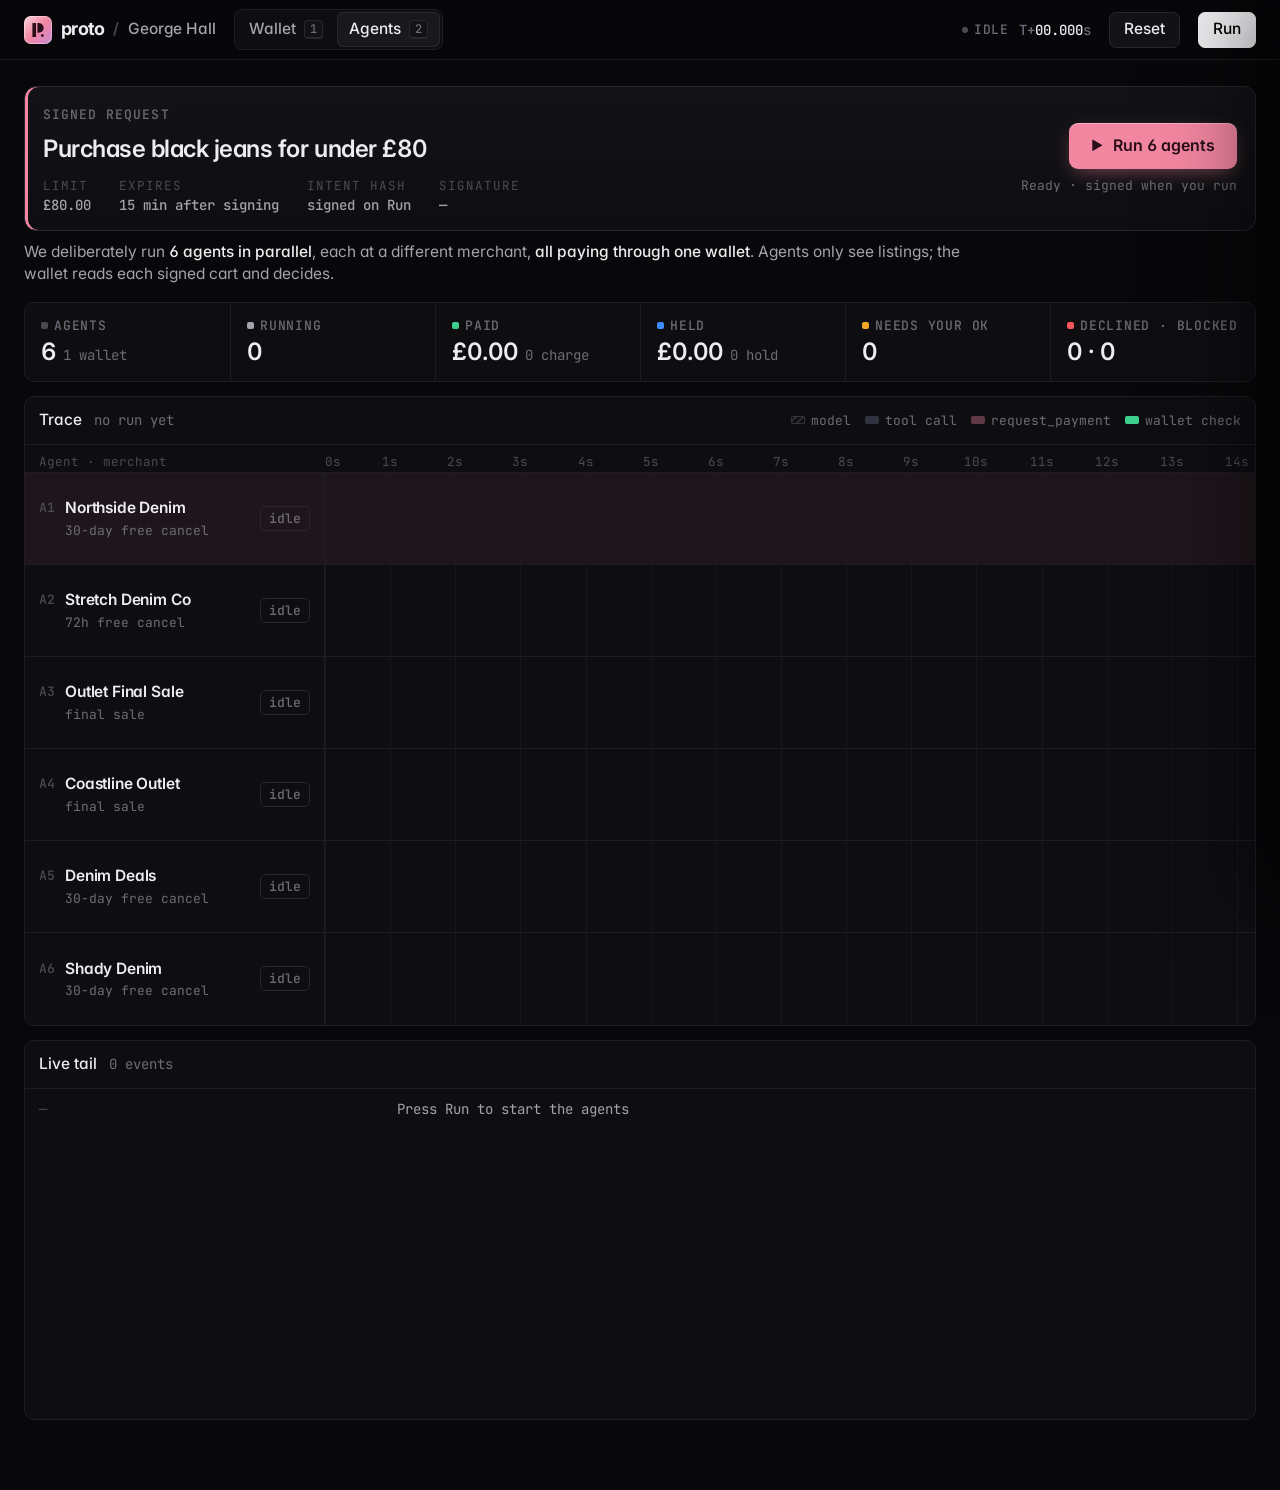
==== static/agents.html @ c301ed9d "Mission-control wallet and agents UI on live API Wallet at / and agents at /agents share one stylesh" ====
<!doctype html>
<html lang="en">
<head>
<meta charset="utf-8">
<meta name="viewport" content="width=device-width, initial-scale=1">
<title>proto · Agents</title>
<link rel="preconnect" href="https://fonts.googleapis.com">
<link href="https://fonts.googleapis.com/css2?family=Inter:wght@400;500;600;700;800&family=JetBrains+Mono:wght@400;500;600&display=swap" rel="stylesheet">
<link rel="stylesheet" href="/static/app.css">
</head>
<body>
<main class="view on" id="v-agents">
  <div class="wrap">
    <div class="reqcard">
      <div class="rq-main">
        <div class="rq-top"><span class="eyebrow">Signed request</span><span class="sigchip" id="sigchip">✓ Signed by you · Ed25519</span></div>
        <div class="rq-text">Purchase black jeans for under £80</div>
        <div class="rq-meta" id="intent"></div>
      </div>
      <div class="rq-side">
        <button class="runbtn" id="runbtn"><span class="ic">▶</span><span class="lbl">Run 6 agents</span></button>
        <div class="rq-state" id="rqstate">Ready</div>
      </div>
    </div>
    <div class="sub" style="margin:0 0 16px">We deliberately run <b><span id="nag">6</span> agents in parallel</b>, each at a different merchant, <b>all paying through one wallet</b>. Agents only see listings; the wallet reads each signed cart and decides.</div>
    <div class="stats" id="stats"></div>
    <div class="panel">
      <div class="ph">Trace <span class="dim" id="runid">no run yet</span><span class="spacer"></span>
        <div class="legend"><span><i class="lg" style="background:repeating-linear-gradient(135deg,transparent 0 3px,rgba(255,255,255,.12) 3px 5px);box-shadow:inset 0 0 0 1px var(--line-3)"></i>model</span><span><i class="lg" style="background:#30333f"></i>tool call</span><span><i class="lg" style="background:var(--accent-3)"></i>request_payment</span><span><i class="lg" style="background:var(--ok)"></i>wallet check</span></div>
      </div>
      <div class="gantt" id="gantt"></div>
    </div>
    <div class="lower">
      <div class="panel"><div class="ph">Live tail <span class="dim" id="evn">0 events</span></div><div class="log" id="log"></div></div>
    </div>
  </div>
</main>

<div class="scrim" id="scrim"></div>
<aside class="drawer" id="drawer"></aside>

<script src="/static/app.js"></script>
<script>
topbar("agents");
const S = {run:null, audit:null, sel:0, trace:null, spans:null, spanSel:null, seenEv:-1, seenRows:null, unread:0, hashAgent:null, hashRun:null, starting:false};
const DEFAULT_SHOPS = [["northside","Northside Denim","30-day free cancel"],["stretch","Stretch Denim Co","72h free cancel"],["outlet","Outlet Final Sale","final sale"],["coastline","Coastline Outlet","final sale"],["dealsdenim","Denim Deals","30-day free cancel"],["E","Shady Denim","30-day free cancel"]];

const agents = () => S.run ? (S.run.agents || []) : DEFAULT_SHOPS.map(([shop, name, un]) => ({agent_id: null, shop, shop_name: name, undo_summary: un, status: "idle", events: []}));
const isRunning = () => !!(S.run && (S.run.agents || []).some(a => a.status === "running"));
const decRow = a => { const d = (a.events || []).find(e => e.type === "decision"); return d ? (d.data || null) : null; };
/* the wallet row for an agent: the decision event, refreshed from the audit (approve/undo change it) */
function rowFor(a) {
  const d = decRow(a), id = (d && d.id) || a.row_id;
  const fresh = id && S.audit && (S.audit.rows || []).find(r => r.id === id);
  return fresh ? {...d, ...fresh, trace: fresh.trace || (d && d.trace)} : d;
}
const shopLabel = s => s === "E" ? "shady" : s;

/* ---------------- request card ---------------- */
function renderIntent() {
  const A = S.audit || {}, si = A.intent, p = pl(si), h = (S.run && S.run.intent_hash) || A.intent_hash, sig = si && si.signature;
  const exp = p.expires_at ? new Date(p.expires_at) : null, mins = exp ? Math.max(0, Math.round((exp - Date.now()) / 60000)) : null;
  $("#intent").innerHTML = `<div><span>Limit</span><b>${gbp(p.max_pence || (S.run && S.run.max_pence) || 8000)}</b></div>
    <div><span>Expires</span><b>${exp ? exp.toLocaleTimeString("en-GB", {hour: "2-digit", minute: "2-digit"}) + " · " + (mins ? mins + " min" : "expired") : "15 min after signing"}</b></div>
    <div><span>Intent hash</span><b>${h ? esc(short(h)) : "signed on Run"}</b></div>
    <div><span>Signature</span><b>${sig ? esc(short(sig, 16, 6)) : "—"}</b></div>`;
  $("#sigchip").style.visibility = (si || h) ? "visible" : "hidden";
}
function renderRunBtn() {
  const b = $("#runbtn"), run = isRunning() || S.starting, done = S.run && !run, n = agents().length;
  b.disabled = run; b.classList.toggle("busy", run);
  b.querySelector(".lbl").textContent = run ? "Running…" : done ? "Run again" : `Run ${n} agents`;
  b.querySelector(".ic").textContent = run ? "" : "▶";
  const fin = (S.run ? S.run.agents : []).filter(a => a.status !== "running").length;
  $("#rqstate").innerHTML = run ? `<span style="color:#FFC9D7">${n} agents live · ${(runElapsed(S.run) / 1000).toFixed(1)}s</span>` : done ? `Complete · ${fin} of ${n} agents finished` : "Ready · signed when you run";
  $("#nag").textContent = n;
}
function renderStats() {
  const rows = agents().map(rowFor).filter(Boolean), c = k => rows.filter(r => kind(r) === k);
  const running = S.run ? S.run.agents.filter(a => a.status === "running").length : 0;
  const sum = a => a.reduce((x, r) => x + amountOf(r), 0);
  const cell = (k, label, v, sub) => `<div class="stat"><div class="k"><i class="dot ${k}"></i>${label}</div><div class="v">${v}${sub ? `<small>${sub}</small>` : ""}</div></div>`;
  $("#stats").innerHTML = cell("", "Agents", agents().length, "1 wallet") + cell("run", "Running", running) +
    cell("pay", "Paid", gbp(sum(c("pay"))), c("pay").length + " charge") + cell("hold", "Held", gbp(sum(c("hold"))), c("hold").length + " hold") +
    cell("ask", "Needs your OK", c("ask").length) + cell("decline", "Declined · Blocked", c("decline").length + " · " + c("block").length);
}

/* spans for a lane: tool_call..tool_result pairs, model gaps between */
function laneSpans(agent, now) {
  const ev = agent.events || [], out = []; let cursor = 0; const used = new Set();
  for (let i = 0; i < ev.length; i++) {
    const e = ev[i]; if (e.type !== "tool_call") continue;
    let j = ev.findIndex((x, ix) => ix > i && !used.has(ix) && x.type === "tool_result" && x.tool === e.tool);
    if (j >= 0) used.add(j);
    const res = j >= 0 ? ev[j] : null;
    if (e.t_ms > cursor + 60) out.push({kind: "model", s: cursor, e: e.t_ms, name: "model"});
    const end = res ? res.t_ms : (agent.status === "running" ? now : e.t_ms);
    out.push({kind: e.tool === "request_payment" ? "pay" : "tool", s: e.t_ms, e: end, open: !res && agent.status === "running", name: e.tool, call: e, res});
    cursor = end;
  }
  if (agent.status === "running" && now > cursor + 60 && !out.some(s => s.open)) out.push({kind: "model", s: cursor, e: now, name: "model", open: true});
  return out;
}
function endLabel(row) {
  const k = kind(row), amt = gbp(amountOf(row));
  return {pay: "PAID " + amt, hold: "HELD " + amt, ask: "NEEDS YOUR OK", decline: isInj(row) ? "DECLINED · MERCHANT BLOCKED" : row.p_match != null ? "DECLINED · " + pct(row.p_match) + " MATCH" : "DECLINED", block: "BLOCKED · PAST RECORD", done: "UNDONE", run: ""}[k];
}
function lanePill(row) {
  const k = kind(row); if (k === "run") return `<span class="pill run">running</span>`;
  const amt = amountOf(row); const txt = {pay: "paid " + gbp(amt), hold: "held " + gbp(amt), ask: "needs OK", decline: "declined", block: "blocked", done: "undone"}[k];
  return `<span class="pill ${k}">${txt}</span>`;
}
function axisMs(now) {
  // headroom on the right so end-of-lane outcome labels never spill past the panel
  const W = Math.max(14000, Math.ceil((now * 1.18 + 500) / 2000) * 2000);
  const step = W <= 15000 ? 1000 : W <= 30000 ? 2000 : W <= 75000 ? 5000 : 10000;
  return {W, step};
}
function renderGantt() {
  const now = runElapsed(S.run), {W, step} = axisMs(now);
  const x = ms => (Math.min(ms, W) / W * 100) + "%", w = (a, b) => (Math.max(b - a, 0) / W * 100) + "%";
  const n = Math.floor(W / step);
  const ticks = Array.from({length: n + 1}, (_, i) => `<span class="t" style="left:${i * step / W * 100}%">${i * step / 1000}s</span>`).join("");
  const gl = Array.from({length: n + 1}, (_, i) => `<i class="grid-v" style="left:${i * step / W * 100}%"></i>`).join("");
  let html = `<div class="axis"><div style="padding:8px 14px">Agent · merchant</div><div class="ticks" style="margin-right:18px">${ticks}</div></div>`;
  agents().forEach((a, i) => {
    const row = rowFor(a), dec = (a.events || []).find(e => e.type === "decision");
    let tr = gl;
    laneSpans(a, now).forEach(sp => {
      tr += `<div class="span ${sp.kind} ${sp.open ? "open" : ""} ${sp.kind === "pay" && row && !sp.open ? "o-" + kind(row) : ""}" style="left:${x(sp.s)};width:${w(sp.s, sp.e)}">${sp.kind === "model" ? "" : esc(sp.name)}</div>`;
      if (sp.kind === "pay") {
        const full = (row && row.trace) || [], total = traceTotal(full) || 1;
        const dur = Math.max((dec ? dec.t_ms : (sp.res ? sp.res.t_ms : now)) - sp.s, 1);
        let prev = 0, sub = "";
        full.forEach(c => { const s0 = prev / total * 100, e0 = (c.t_ms || 0) / total * 100; prev = c.t_ms || prev;
          const cls = c.ok === true ? "" : c.ok === false ? "bad" : /^skipped/i.test(c.detail || "") ? "skip" : "warn";
          sub += `<i class="chk ${cls}" style="left:${s0}%;width:calc(${Math.max(e0 - s0, 0)}% - 1px);min-width:3px" title="${esc(c.step + " · " + c.detail)}"></i>`; });
        const jev = full.find(c => /jev/i.test(c.step)), failed = full.find(c => c.ok === false);
        const lab = row ? `wallet · <b>${traceTotal(full)} ms</b> · ${failed ? `<span class="bad-t">✕ ${esc(failed.step)}</span>` : jev ? esc(String(jev.detail || "").split(" · ")[0]) : ""}` : `wallet · checking…`;
        tr += `<div class="wsub" style="left:${x(sp.s)};width:${w(sp.s, sp.s + dur)}"><i class="conn"></i>${sub}<span class="wlab">${lab}</span></div>`;
      }
    });
    if (row) { const t = (a.events || []).find(e => e.type === "tool_result" && e.tool === "request_payment") || dec;
      const pk = (a.agent_id || a.shop) + kind(row), fresh = !(S.popped = S.popped || new Set()).has(pk); S.popped.add(pk);
      if (t) tr += `<div class="end ${kind(row)} ${fresh ? "pop" : ""}" style="left:${x(t.t_ms)}">${endLabel(row)}</div>`; }
    const pill = a.status === "idle" ? `<span class="pill">idle</span>` : a.status === "error" && !row ? `<span class="pill decline">error</span>` : lanePill(row);
    html += `<div class="lane ${S.sel === i ? "sel" : ""} ${row ? "k-" + kind(row) : ""}" data-i="${i}">
      <div class="who"><span class="ix">A${i + 1}</span><span class="nm">${esc(a.shop_name || a.shop)}</span><span class="st">${pill}</span><span class="un">${esc(a.undo_summary || "")}</span></div>
      <div class="track">${tr}</div></div>`;
  });
  if (isRunning()) html += `<div class="cursor" style="left:calc(var(--lab) + (100% - var(--lab) - 18px) * ${now / W})"><b>${(now / 1000).toFixed(1)}s</b></div>`;
  $("#gantt").innerHTML = html;
  $("#runid").textContent = S.run ? `${S.run.run_id} · ${agents().reduce((n, a) => n + (a.events || []).length, 0)} events` : "no run yet";
}
function evSummary(e) {
  if (e.type === "model_text") return esc(e.text);
  if (e.type === "tool_call") return `<span class="dim">${esc(e.tool)}(</span>${esc(JSON.stringify(e.input ?? {}))}<span class="dim">)</span>`;
  if (e.type === "tool_result") return `<span class="dim">${esc(e.tool)} →</span> ${esc(JSON.stringify(e.output ?? e.text ?? "").slice(0, 90))}`;
  if (e.type === "cart") { const o = pl(e.data), it = (o.items || [])[0] || {}; return `signed cart · ${esc(it.kind)} · ${esc(it.colour)} · ${gbp(o.total_pence || it.price_pence)} · <span class="ok-t">sig ✓</span>`; }
  if (e.type === "decision" && e.data) { const k = kind(e.data); const c = {pay: "ok-t", hold: "", ask: "warn-t", decline: "bad-t", block: "bad-t"}[k]; return `<span class="${c}">${(LABEL[k] || k).toLowerCase()}</span> · ${esc(e.data.rule)}`; }
  if (e.type === "error") return `<span class="bad-t">${esc(e.text)}</span>`;
  return esc(e.text || "");
}
function renderLog() {
  const all = agents().flatMap(a => (a.events || []).map(e => ({...e, shop: a.shop}))).sort((a, b) => b.t_ms - a.t_ms);
  $("#evn").textContent = all.length + " events";
  if (all.length === S.seenEv) return;
  const fresh = S.seenEv < 0 ? 0 : all.length - S.seenEv; S.seenEv = all.length;
  $("#log").innerHTML = all.slice(0, 14).map((e, i) => `<div class="lr ${i < fresh ? "new" : ""}"><span class="t">+${((e.t_ms || 0) / 1000).toFixed(3)}s</span><span class="a">${esc(shopLabel(e.shop))}</span><span class="ty t-${e.type}">${e.type}</span><span class="m">${evSummary(e)}</span></div>`).join("")
    || `<div class="lr"><span class="t">—</span><span class="a"></span><span class="ty"></span><span class="m dim">Press Run to start the agents</span></div>`;
}

/* ---------------- trace drawer ---------------- */
const SPAN_CLS = {llm: "llm", tool: "tool", http: "http", wallet: "wallet", check: "ok", jev: "jev", cognee: "cognee", stripe: "stripe", policy: "ok", agent: "agent", run: "run"};
function agentSpanTree(a) {
  const sp = (S.spans && S.spans.spans) || []; if (!sp.length) return null;
  const root = sp.find(s => s.kind === "agent" && ((s.attrs || {}).agent_id === a.agent_id || (s.attrs || {}).shop === a.shop || s.name === a.shop || s.name === "agent:" + a.shop || (s.attrs || {}).merchant_id === a.shop));
  if (!root) return null;
  const kids = {}; sp.forEach(s => (kids[s.parent_id] = kids[s.parent_id] || []).push(s));
  const out = []; const walk = (s, d) => { out.push({s, d}); (kids[s.span_id] || []).sort((x, y) => x.start_ms - y.start_ms).forEach(c => walk(c, d + 1)); };
  walk(root, 0);
  return out;
}
function spanLabel(s) {
  const at = s.attrs || {};
  if (s.kind === "llm") return `llm · ${at.model || s.name}`;
  if (s.kind === "http") return `${at.method || ""} ${String(at.url || s.name).replace(/^https?:\/\/[^/]+/, "")}`;
  return s.name;
}
function waterfallFromSpans(tree) {
  const t0 = tree[0].s.start_ms, t1 = Math.max(...tree.map(x => x.s.end_ms ?? x.s.start_ms)), W = Math.max(t1 - t0, 1);
  return tree.map(({s, d}) => {
    const cls = s.status === "error" || (s.attrs || {}).ok === false ? "bad" : SPAN_CLS[s.kind] || "tool", end = s.end_ms ?? (t1);
    return `<span class="n ${d > 1 ? "ind" : ""} ${S.spanSel === s.span_id ? "sel" : ""}" style="padding-left:${d * 12}px" data-span="${esc(s.span_id)}">${esc(spanLabel(s))}<span class="k">${esc(s.kind)}</span></span><span class="bar" data-span="${esc(s.span_id)}"><i class="${cls}" style="left:${(s.start_ms - t0) / W * 100}%;width:${Math.max(end - s.start_ms, 0) / W * 100}%"></i></span><span class="d">${s.end_ms == null ? "…" : Math.round(end - s.start_ms) + " ms"}</span>`;
  }).join("");
}
function waterfallFromEvents(a, row, now) {
  const evs = a.events || [], W = Math.max(evs.length ? evs[evs.length - 1].t_ms : 0, now, 1), dec = evs.find(e => e.type === "decision");
  let wf = "";
  laneSpans(a, now).filter(s => s.kind !== "model").forEach(sp => {
    wf += `<span class="n">${esc(sp.name)}</span><span class="bar"><i class="${sp.kind}" style="left:${sp.s / W * 100}%;width:${(sp.e - sp.s) / W * 100}%"></i></span><span class="d">${sp.open ? "…" : Math.round(sp.e - sp.s) + " ms"}</span>`;
    if (sp.kind === "pay" && row && (row.trace || []).length && dec) { let prev = 0; const tot = traceTotal(row.trace) || 1, dur = Math.max(dec.t_ms - sp.s, 1);
      row.trace.forEach(c => { const skip = c.ok == null && /^skipped/i.test(c.detail || ""); const cls = c.ok === true ? "ok" : c.ok === false ? "bad" : skip ? "" : "warn";
        wf += `<span class="n ind">${/jev/i.test(c.step) ? "wallet.jev" : "wallet." + String(c.step).replace(/ /g, "_")}</span><span class="bar"><i class="${cls}" style="left:${(sp.s + prev / tot * dur) / W * 100}%;width:${Math.max(((c.t_ms || 0) - prev) / tot * dur, 25) / W * 100}%"></i></span><span class="d">${skip ? "—" : Math.round((c.t_ms || 0) - prev) + " ms"}</span>`; prev = c.t_ms || prev; }); }
  });
  return wf;
}
function renderTrace() {
  const d = $("#drawer"); if (S.trace == null) return;
  const a = agents()[S.trace]; if (!a) return;
  const row = rowFor(a), now = runElapsed(S.run), evs0 = a.events || [];
  const endMs = evs0.length ? evs0[evs0.length - 1].t_ms : 0;
  const tree = agentSpanTree(a);
  const wf = tree ? waterfallFromSpans(tree) : waterfallFromEvents(a, row, now);
  let spanDetail = "";
  if (tree && S.spanSel) { const s = tree.find(x => x.s.span_id === S.spanSel); if (s) spanDetail = `<div class="spand">${jbox(`${esc(s.s.kind)} · ${esc(s.s.name)}`, s.s.attrs || {}, `${Math.round((s.s.end_ms ?? s.s.start_ms) - s.s.start_ms)} ms · ${esc(s.s.status || "")}`)}</div>`; }
  // events: tool results pair with their call by order
  const used = new Set();
  const evs = evs0.map((e, ix) => {
    let body = "";
    if (e.type === "tool_result") return "";
    if (e.type === "model_text") body = `<div class="hd">model</div><div class="quote">${esc(e.text)}</div>`;
    if (e.type === "tool_call") { const j = evs0.findIndex((x, jx) => jx > ix && !used.has(jx) && x.type === "tool_result" && x.tool === e.tool); if (j >= 0) used.add(j); const res = j >= 0 ? evs0[j] : null;
      body = `<div class="hd"><b>${esc(e.tool)}</b><span class="dim">${res ? Math.round(res.t_ms - e.t_ms) + " ms" : a.status === "running" ? "running…" : ""}</span></div>
        <div class="io">${jbox("input", e.input ?? {})}${res ? jbox("output", res.output ?? res.text ?? null, "200") : a.status === "running" ? `<div class="json"><div class="jh"><span>output</span><span>pending</span></div><pre class="dim">…</pre></div>` : ""}</div>`; }
    if (e.type === "cart" && e.data) body = `<div class="hd"><b>signed cart</b><span class="dim">the wallet reads this, not the listing</span></div>${cartCard(e.data, (S.run || {}).request)}`;
    if (e.type === "decision" && e.data) { const r = rowFor(a) || e.data;
      body = `${(r.trace || []).length ? `<div class="hd"><b>wallet checks</b><span class="dim">${traceTotal(r.trace)} ms in wallet</span></div>${checkRows(r.trace)}<div class="hd" style="margin-top:14px"><b>decision</b></div>` : `<div class="hd"><b>decision</b></div>`}${verdict(r, r.facts_used)}`; }
    if (e.type === "error") body = `<div class="hd"><b class="bad-t">error</b></div><div class="quote bad-t">${esc(e.text)}</div>`;
    if (!body) return "";
    return `<div class="ev ev-${e.type}"><div class="tm">${((e.t_ms || 0) / 1000).toFixed(3)}s</div><div class="rail"><i></i></div><div class="bd">${body}</div></div>`;
  }).join("");
  const sc = d.querySelector(".db") ? d.querySelector(".db").scrollTop : 0;
  d.innerHTML = `<div class="dh" ${row ? `data-k="${kind(row)}"` : ""}><span class="kbd" style="font-size:13px">A${S.trace + 1}</span><h3>${esc(a.shop_name || a.shop)}</h3>${evs0.length ? (a.status === "error" && !row ? `<span class="pill decline">error</span>` : lanePill(row)) : ""}<span class="dim">${esc(a.agent_id || "")} · ${esc(a.undo_summary || "")}</span><span class="spacer"></span>${row ? `<a class="btn ghost" href="/#row=${encodeURIComponent(row.id)}">Wallet row →</a>` : ""}<span class="dim">J/K</span><button class="btn ghost" data-close>Close <span class="kbd">Esc</span></button></div>
    <div class="db">
      ${wf ? `<div class="sec"><h4><span>Span waterfall${tree ? "" : " · from events"}</span><span>${tree ? `${tree.length} spans · trace ${esc(short((S.spans || {}).trace_id, 8, 4))}` : `${(endMs / 1000).toFixed(2)}s · ${evs0.length} events`}</span></h4><div class="wf">${wf}</div>${spanDetail}${tree ? `<div class="dim" style="font:13px var(--mono);margin-top:8px">click a span for its attributes</div>` : ""}</div>` : ""}
      ${evs ? `<div class="sec" style="padding:8px 0 0"><h4 style="padding:8px 18px 0"><span>Events</span><span>signed request: “${esc((S.run || {}).request || "")}”</span></h4>${evs}</div>` : ""}
    </div>`;
  if (sc) d.querySelector(".db").scrollTop = sc;
}
async function loadSpans() {
  if (!S.run) { S.spans = null; return; }
  try { S.spans = await api(`/api/run/${encodeURIComponent(S.run.run_id)}/trace`); } catch (e) { S.spans = null; }
}
async function openTrace(i) { S.sel = i; S.trace = i; S.spanSel = null; renderTrace(); $("#drawer").classList.add("on"); $("#scrim").classList.add("on"); renderGantt(); await loadSpans(); renderTrace(); }
function closeDrawer() { S.trace = null; $("#drawer").classList.remove("on"); $("#scrim").classList.remove("on"); }

/* ---------------- polling ---------------- */
function render() { renderIntent(); renderRunBtn(); renderStats(); renderGantt(); renderLog(); if (S.trace != null) renderTrace();
  setLive(isRunning(), isRunning() ? "Live" : S.run ? "Complete" : "Idle", runElapsed(S.run)); }
async function fetchRun(id) {
  try { S.run = id ? await api(`/api/run/${encodeURIComponent(id)}`) : await api("/api/runs/latest"); } catch (e) { /* keep */ }
}
async function fetchAudit() {
  try { S.audit = await api("/api/audit"); } catch (e) { return; }
  const rows = S.audit.rows || [];
  if (S.seenRows == null) S.seenRows = new Set(rows.map(r => r.id));
  rows.forEach(r => { if (!S.seenRows.has(r.id)) { S.seenRows.add(r.id); S.unread++; } });
  const b = $("#wbadge"); b.textContent = S.unread; b.classList.toggle("show", S.unread > 0);
}
let tick = 0;
async function loop() {
  const running = isRunning() || S.starting;
  await fetchRun(S.run && running ? S.run.run_id : null);
  if (running || tick % 2 === 0) await fetchAudit();
  if (S.trace != null && (isRunning() || !S.spans)) await loadSpans();
  if (S.hashAgent) { const i = agents().findIndex(a => a.agent_id === S.hashAgent); if (i >= 0) { S.hashAgent = null; openTrace(i); } }
  render(); tick++;
  setTimeout(loop, isRunning() ? 600 : 1500);
}
setInterval(() => { if (isRunning()) { renderGantt(); renderRunBtn(); setLive(true, "Live", runElapsed(S.run)); } }, 100);
async function run() {
  if (isRunning() || S.starting) return; S.starting = true; renderRunBtn();
  try { const r = await api("/api/run", {}); S.seenEv = -1; closeDrawer(); await fetchRun(r.run_id); }
  catch (e) { toast("Run failed: " + e.message); }
  S.starting = false; render();
}
TOP.onRun = async r => { S.seenEv = -1; closeDrawer(); await fetchRun(r && r.run_id); render(); };
TOP.onReset = async () => { closeDrawer(); S.run = null; S.spans = null; S.seenEv = -1; S.unread = 0; S.seenRows = null; await fetchRun(); await fetchAudit(); render(); };
$("#runbtn").onclick = run;
$("#scrim").onclick = closeDrawer;
$("#gantt").onclick = e => { const l = e.target.closest(".lane"); if (l && S.run) openTrace(+l.dataset.i); };
$("#drawer").onclick = e => { if (e.target.closest("[data-close]")) return closeDrawer();
  const sp = e.target.closest("[data-span]"); if (sp) { S.spanSel = S.spanSel === sp.dataset.span ? null : sp.dataset.span; renderTrace(); } };
document.addEventListener("keydown", e => {
  if (e.metaKey || e.ctrlKey || e.altKey) return;
  const k = e.key.toLowerCase(), n = agents().length;
  if (k === "escape") closeDrawer();
  else if ((k === "j" || k === "k") && S.run) { S.sel = (S.sel + (k === "j" ? 1 : n - 1)) % n; if (S.trace != null) openTrace(S.sel); else renderGantt(); }
  else if (k === "enter" && S.run) openTrace(S.sel);
});
(async () => {
  const h = new URLSearchParams(location.hash.slice(1));
  S.hashAgent = h.get("agent");
  const rid = h.get("run");
  await fetchRun(rid || null); if (!S.run && rid) await fetchRun(null);
  await fetchAudit(); S.unread = 0; $("#wbadge").classList.remove("show");
  render(); loop();
})();
</script>
</body>
</html>
---- static/app.css ----
:root{
  --bg:#08080a; --panel:#0e0e11; --panel-2:#131317; --panel-3:#18181d;
  --line:#1d1d23; --line-2:#27272f; --line-3:#34343d;
  --tx:#ededf0; --tx-2:#a3a3ad; --tx-3:#6c6c77; --tx-4:#4a4a53;
  --accent:#F386A1; --accent-2:rgba(243,134,161,.13); --accent-3:rgba(243,134,161,.36);
  --hold:#3d8bff; --hold-2:rgba(61,139,255,.14); --hold-3:rgba(61,139,255,.4);
  --blk:#050506;
  --ok:#3fcf8e; --ok-2:rgba(63,207,142,.12);
  --warn:#f5a524; --warn-2:rgba(245,165,36,.13);
  --bad:#f2565b; --bad-2:rgba(242,86,91,.12);
  --mono:'JetBrains Mono',ui-monospace,SFMono-Regular,Menlo,monospace;
  --sans:Inter,ui-sans-serif,system-ui,-apple-system,sans-serif;
  --r:8px;
}
*{box-sizing:border-box}
html,body{margin:0;height:100%}
body{background:var(--bg);color:var(--tx);font:15.5px/1.45 var(--sans);-webkit-font-smoothing:antialiased;font-feature-settings:"cv11","ss01","tnum"}
button{font:inherit;color:inherit;background:none;border:0;cursor:pointer;padding:0}
.mono{font-family:var(--mono);font-feature-settings:normal}
.kbd{font:500 12.5px/1 var(--mono);color:var(--tx-3);border:1px solid var(--line-2);border-bottom-width:2px;border-radius:4px;padding:2px 4px;background:var(--panel-2);min-width:16px;text-align:center;display:inline-block}
.muted{color:var(--tx-2)} .dim{color:var(--tx-3)}

/* ---------- top bar ---------- */
.top{position:sticky;top:0;z-index:20;height:52px;display:flex;align-items:center;gap:16px;padding:0 20px;border-bottom:1px solid var(--line);background:rgba(8,8,10,.86);backdrop-filter:blur(12px)}
.brand{display:flex;align-items:center;gap:9px;font-weight:600;letter-spacing:-.01em}
.mark{width:24px;height:24px;border-radius:7px;background:linear-gradient(135deg,#FAD3DE,#F386A1 45%,#C98BD6);display:grid;place-items:center;box-shadow:inset 0 0 0 1px rgba(255,255,255,.18)}
.mark svg{width:12px;height:12px;display:block}
.brand .wm{font-weight:700;letter-spacing:-.04em;font-size:17px}
.crumb{color:var(--tx-4)}
.seg{display:flex;gap:2px;padding:2px;border:1px solid var(--line);border-radius:8px;background:var(--panel)}
.seg button{display:flex;align-items:center;gap:8px;padding:5px 10px;border-radius:6px;color:var(--tx-2);font-weight:500}
.seg button.on{background:var(--panel-3);color:var(--tx);box-shadow:inset 0 0 0 1px var(--line-2)}
.seg .badge{font:600 12.5px/1 var(--mono);background:var(--accent);color:#fff;border-radius:9px;padding:3px 5px;display:none}
.seg .badge.show{display:inline-block}
.spacer{flex:1}
.clock{font:500 14px var(--mono);color:var(--tx-3);display:flex;gap:10px;align-items:center}
.clock b{color:var(--tx);font-weight:500}
.live{display:inline-flex;align-items:center;gap:6px;color:var(--tx-3);font:500 13px var(--mono);text-transform:uppercase;letter-spacing:.06em}
.live i{width:6px;height:6px;border-radius:50%;background:var(--tx-4)}
.live.on{color:var(--accent)} .live.on i{background:var(--accent);box-shadow:0 0 0 3px var(--accent-2);animation:pulse 1.2s infinite}
@keyframes pulse{50%{box-shadow:0 0 0 6px transparent}}
.btn{display:inline-flex;align-items:center;gap:8px;height:30px;padding:0 10px 0 12px;border-radius:7px;border:1px solid var(--line-2);background:var(--panel-2);font-weight:500;color:var(--tx)}
.btn:hover{border-color:var(--line-3)}
.btn.primary{background:var(--tx);color:#000;border-color:var(--tx)}
.btn.primary .kbd{background:transparent;color:#555;border-color:#bbb}
.btn.ghost{background:transparent}

.view{display:none} .view.on{display:block}

/* ---------- agents ---------- */
.wrap{max-width:1400px;margin:0 auto;padding:22px 20px 60px}
.req{display:grid;grid-template-columns:1fr auto;gap:24px;align-items:end;padding-bottom:18px}
.eyebrow{font:500 13px var(--mono);color:var(--tx-3);text-transform:uppercase;letter-spacing:.08em}
.prompt{margin-top:8px;display:flex;align-items:center;gap:12px;padding:12px 14px 12px 16px;border:1px solid var(--line-2);border-radius:10px;background:var(--panel);font-size:19px;font-weight:500;letter-spacing:-.01em;width:min(640px,100%);text-align:left;transition:border-color .15s,box-shadow .15s}
.prompt:hover{border-color:var(--accent-3);box-shadow:0 0 0 4px var(--accent-2)}
.prompt .caret{color:var(--accent);font-family:var(--mono)}
.prompt .grow{flex:1}
.sub{margin-top:10px;color:var(--tx-2);max-width:640px}
.sub b{color:var(--tx);font-weight:500}
.intent{display:grid;grid-template-columns:auto auto;gap:4px 14px;font:14px var(--mono);color:var(--tx-3);border:1px solid var(--line);border-radius:10px;padding:12px 14px;background:var(--panel)}
.intent b{color:var(--tx-2);font-weight:400}
.intent .ok{color:var(--ok)}

.stats{display:grid;grid-template-columns:repeat(6,1fr);border:1px solid var(--line);border-radius:10px;background:var(--panel);margin-bottom:14px}
.stat{padding:12px 14px;border-left:1px solid var(--line)} .stat:first-child{border-left:0}
.stat .k{font:500 13px var(--mono);color:var(--tx-3);text-transform:uppercase;letter-spacing:.06em;display:flex;align-items:center;gap:6px}
.stat .v{font:600 23px/1.2 var(--sans);letter-spacing:-.02em;margin-top:4px;font-variant-numeric:tabular-nums}
.stat .v small{font:400 14px var(--mono);color:var(--tx-3);margin-left:6px;letter-spacing:0}
.dot{width:7px;height:7px;border-radius:2px;display:inline-block;background:var(--tx-4)}
.dot.pay{background:var(--ok)} .dot.hold{background:var(--hold)} .dot.ask{background:var(--warn)} .dot.decline{background:var(--bad)} .dot.block{background:var(--blk);box-shadow:inset 0 0 0 1.5px var(--bad)} .dot.run{background:var(--tx-2)}

.panel{border:1px solid var(--line);border-radius:10px;background:var(--panel);overflow:hidden}
.ph{display:flex;align-items:center;gap:12px;height:40px;padding:0 14px;border-bottom:1px solid var(--line);font-weight:500}
.ph .dim{font:14px var(--mono)}
.legend{display:flex;gap:14px;font:13px var(--mono);color:var(--tx-3)}
.legend span{display:flex;align-items:center;gap:6px}
.lg{width:14px;height:8px;border-radius:2px}

.gantt{--lab:280px;position:relative}
.axis{display:grid;grid-template-columns:var(--lab) 1fr;height:28px;border-bottom:1px solid var(--line);font:12.5px var(--mono);color:var(--tx-4)}
.axis .ticks{position:relative}
.axis .t{position:absolute;top:8px;transform:translateX(-50%)}
.axis .t:first-child{transform:none}
.lane{display:grid;grid-template-columns:var(--lab) 1fr;border-bottom:1px solid var(--line);min-height:76px;cursor:pointer;position:relative}
.lane:last-child{border-bottom:0}
.lane:hover{background:rgba(255,255,255,.015)}
.lane.sel{background:rgba(243,134,161,.07)}
.who{padding:12px 14px;border-right:1px solid var(--line);display:grid;grid-template-columns:auto 1fr auto;gap:2px 10px;align-content:center}
.who .ix{font:500 13px var(--mono);color:var(--tx-4);grid-row:span 2;padding-top:2px}
.who .nm{font-weight:600;letter-spacing:-.01em;white-space:nowrap}
.who .un{font:13px var(--mono);color:var(--tx-3);white-space:nowrap;grid-column:2}
.who .st{grid-row:1/span 2;grid-column:3;align-self:center}
.pill{display:inline-flex;align-items:center;gap:6px;font:500 13px var(--mono);padding:3px 7px;border-radius:5px;white-space:nowrap;border:1px solid var(--line-2);color:var(--tx-3)}
.pill.pay{color:var(--ok);background:var(--ok-2);border-color:transparent}
.pill.hold{color:var(--hold);background:var(--hold-2);border-color:transparent}
.pill.ask{color:var(--warn);background:var(--warn-2);border-color:transparent}
.pill.decline{color:var(--bad);background:var(--bad-2);border-color:transparent}
.pill.block{color:#ff8487;background:var(--blk);border-color:#2a2a30;box-shadow:inset 2px 0 0 var(--bad)}
.pill.run{color:var(--tx)} .pill.run:before{content:"";width:6px;height:6px;border-radius:50%;border:1.5px solid var(--tx-2);border-top-color:transparent;animation:spin .7s linear infinite}
@keyframes spin{to{transform:rotate(360deg)}}
.track{position:relative;margin:0 18px 0 0}
.grid-v{position:absolute;top:0;bottom:0;width:1px;background:var(--line);opacity:.6}
.span{position:absolute;height:20px;top:14px;border-radius:4px;font:500 12.5px/20px var(--mono);padding:0 6px;white-space:nowrap;overflow:hidden;text-overflow:clip;color:var(--tx);background:var(--panel-3);box-shadow:inset 0 0 0 1px var(--line-3)}
.span.model{background:repeating-linear-gradient(135deg,transparent 0 3px,rgba(255,255,255,.045) 3px 5px);box-shadow:inset 0 0 0 1px var(--line-2);color:var(--tx-3)}
.span.tool{background:#1d1f27;box-shadow:inset 0 0 0 1px #30333f}
.span.pay{background:var(--accent-2);box-shadow:inset 0 0 0 1px var(--accent-3);color:#cfe0ff}
.span.open{box-shadow:inset 0 0 0 1px var(--accent);}
.span.open:after{content:"";position:absolute;right:0;top:0;bottom:0;width:2px;background:var(--accent);animation:blink .8s infinite}
@keyframes blink{50%{opacity:.2}}
.wsub{position:absolute;top:40px;height:22px;display:flex;align-items:center}
.wsub .conn{position:absolute;left:0;top:-6px;width:1px;height:10px;background:var(--accent-3)}
.chk{position:absolute;top:4px;height:8px;border-radius:2px;background:var(--ok);opacity:.85}
.chk.bad{background:var(--bad);opacity:1} .chk.warn{background:var(--warn)} .chk.skip{background:var(--line-3);opacity:.6}
.wlab{position:absolute;top:13px;left:0;width:max-content;font:12.5px var(--mono);color:var(--tx-3);white-space:nowrap}
.wlab b{color:var(--tx-2);font-weight:500}
.end{position:absolute;top:14px;height:20px;margin-left:6px;display:flex;align-items:center;font:600 12.5px var(--mono);letter-spacing:.04em;white-space:nowrap;padding:0 7px;border-radius:4px;animation:pop .35s cubic-bezier(.2,1.4,.4,1)}
@keyframes pop{from{transform:scale(.7);opacity:0}}
.end.pay{color:var(--ok);background:var(--ok-2);box-shadow:inset 0 0 0 1px rgba(63,207,142,.35)} .end.hold{color:var(--hold);background:var(--hold-2);box-shadow:inset 0 0 0 1px var(--hold-3)} .end.ask{color:var(--warn);background:var(--warn-2);box-shadow:inset 0 0 0 1px rgba(245,165,36,.4)} .end.decline{color:var(--bad);background:var(--bad-2);box-shadow:inset 0 0 0 1px rgba(242,86,91,.4)} .end.block{color:#ff8487;background:var(--blk);box-shadow:inset 0 0 0 1px #2a2a30,inset 2px 0 0 var(--bad)}
.span.pay.o-pay{background:var(--ok-2);box-shadow:inset 0 0 0 1px rgba(63,207,142,.45);color:#bff0d8}
.span.pay.o-hold{background:var(--hold-2);box-shadow:inset 0 0 0 1px var(--hold-3);color:#cfe0ff}
.span.pay.o-ask{background:var(--warn-2);box-shadow:inset 0 0 0 1px rgba(245,165,36,.45);color:#fde2b0}
.span.pay.o-decline{background:var(--bad-2);box-shadow:inset 0 0 0 1px rgba(242,86,91,.45);color:#ffc4c5}
.span.pay.o-block{background:var(--blk);box-shadow:inset 0 0 0 1px #2a2a30,inset 2px 0 0 var(--bad);color:#ff8487}
.lane .who{box-shadow:inset 3px 0 0 transparent;transition:box-shadow .3s}
.lane.k-pay .who{box-shadow:inset 3px 0 0 var(--ok)} .lane.k-hold .who{box-shadow:inset 3px 0 0 var(--hold)} .lane.k-ask .who{box-shadow:inset 3px 0 0 var(--warn)} .lane.k-decline .who{box-shadow:inset 3px 0 0 var(--bad)} .lane.k-block .who{box-shadow:inset 3px 0 0 var(--bad);background:linear-gradient(90deg,rgba(0,0,0,.55),transparent)}
.cursor{position:absolute;top:0;bottom:0;width:1px;background:var(--accent);z-index:3;pointer-events:none;box-shadow:0 0 12px var(--accent)}
.cursor b{position:absolute;top:-1px;left:-26px;width:52px;text-align:center;font:500 12.5px/16px var(--mono);background:var(--accent);color:#fff;border-radius:3px}
.idle{position:absolute;top:28px;font:14px var(--mono);color:var(--tx-4)}

.lower{display:grid;grid-template-columns:1fr;gap:14px;margin-top:14px}
.log{font:13.5px/1.75 var(--mono);height:236px;overflow:hidden;padding:8px 0;position:relative}
.log:after{content:"";position:absolute;left:0;right:0;bottom:0;height:40px;background:linear-gradient(transparent,var(--panel))}
.lr{display:grid;grid-template-columns:76px 98px 92px 1fr;gap:10px;padding:0 14px;white-space:nowrap;overflow:hidden}
.lr .t{color:var(--tx-4)} .lr .a{color:var(--tx-2)} .lr .ty{color:var(--tx-3)} .lr .m{color:var(--tx-2);overflow:hidden;text-overflow:ellipsis}
.lr.new{animation:flash 1.2s}
@keyframes flash{0%{background:var(--accent-2)}100%{background:transparent}}
.lr .ty.t-tool_call{color:var(--accent)} .lr .ty.t-decision{color:var(--tx)} .lr .ty.t-cart{color:var(--tx-2)}
.ok-t{color:var(--ok)} .bad-t{color:var(--bad)} .warn-t{color:var(--warn)}
.keys{padding:12px 14px;display:grid;gap:9px}
.keys div{display:flex;justify-content:space-between;align-items:center;color:var(--tx-2)}
.keys span:last-child{display:flex;gap:4px}

/* ---------- drawer / sheet ---------- */
.scrim{position:fixed;inset:0;background:rgba(0,0,0,.5);opacity:0;pointer-events:none;transition:opacity .2s;z-index:40}
.scrim.on{opacity:1;pointer-events:auto}
.drawer{position:fixed;top:0;right:0;bottom:0;width:80vw;min-width:min(760px,96vw);background:var(--panel);border-left:1px solid var(--line-2);z-index:50;transform:translateX(100%);transition:transform .25s cubic-bezier(.2,.8,.2,1);display:flex;flex-direction:column;box-shadow:-30px 0 80px rgba(0,0,0,.5)}
.drawer.on{transform:none}
.drawer.narrow{width:min(760px,94vw)}
.drawer .db>.sec,.drawer .db .ev{max-width:1180px}
.dh{display:flex;align-items:center;gap:12px;padding:14px 18px;border-bottom:1px solid var(--line);position:relative}
.dh[data-k]:after{content:"";position:absolute;left:0;right:0;bottom:-1px;height:2px}
.dh[data-k=pay]:after{background:var(--ok)} .dh[data-k=hold]:after{background:var(--hold)} .dh[data-k=ask]:after{background:var(--warn)} .dh[data-k=decline]:after{background:var(--bad)} .dh[data-k=block]:after{background:linear-gradient(90deg,var(--bad) 0 60px,#000 60px)}
.dh h3{margin:0;font-size:17px;font-weight:600;letter-spacing:-.01em}
.dh .dim{font:14px var(--mono)}
.db{overflow:auto;flex:1;padding:0 0 40px}
.sec{padding:16px 18px;border-bottom:1px solid var(--line)}
.sec h4{margin:0 0 12px;font:500 13px var(--mono);color:var(--tx-3);text-transform:uppercase;letter-spacing:.08em;display:flex;justify-content:space-between}
.wf{display:grid;grid-template-columns:210px 1fr 64px;gap:0 12px;font:13px/22px var(--mono)}
.wf .n{color:var(--tx-2);white-space:nowrap;overflow:hidden;text-overflow:ellipsis}
.wf .n.ind{padding-left:14px;color:var(--tx-3)}
.wf .bar{position:relative}
.wf .bar i{position:absolute;top:7px;height:8px;border-radius:2px;background:var(--line-3);min-width:2px}
.wf .bar i.tool{background:#3a3f50} .wf .bar i.pay{background:var(--accent)} .wf .bar i.ok{background:var(--ok)} .wf .bar i.bad{background:var(--bad)} .wf .bar i.warn{background:var(--warn)}
.wf .d{color:var(--tx-4);text-align:right}
.ev{display:grid;grid-template-columns:64px 18px 1fr;gap:0 10px;padding:0 18px}
.ev .tm{font:13px/20px var(--mono);color:var(--tx-4);text-align:right;padding-top:10px}
.ev .rail{position:relative} .ev .rail:before{content:"";position:absolute;left:8px;top:0;bottom:0;width:1px;background:var(--line-2)}
.ev .rail i{position:absolute;left:4px;top:16px;width:9px;height:9px;border-radius:50%;background:var(--panel);border:1.5px solid var(--tx-3)}
.ev.ev-tool_call .rail i{border-color:var(--accent)} .ev.ev-cart .rail i{border-color:var(--ok)} .ev.ev-decision .rail i{background:var(--tx);border-color:var(--tx)}
.ev .bd{padding:10px 0 12px;min-width:0}
.ev .hd{font:500 14px var(--mono);color:var(--tx-2);display:flex;gap:10px;align-items:center;white-space:nowrap}
.ev .hd b{color:var(--tx);font-weight:500}
.quote{color:var(--tx);font-size:16px;line-height:1.55;margin-top:2px}
.json{margin-top:8px;border:1px solid var(--line);border-radius:7px;background:#0a0a0c;font:13.5px/1.6 var(--mono);overflow:auto}
.json .jh{display:flex;justify-content:space-between;padding:5px 10px;border-bottom:1px solid var(--line);color:var(--tx-3);font-size:12.5px;text-transform:uppercase;letter-spacing:.06em}
.json pre{margin:0;padding:8px 10px;white-space:pre-wrap;word-break:break-word;color:var(--tx-2)}
.io{display:grid;grid-template-columns:repeat(2,minmax(0,560px));gap:8px}
.io .json pre{max-height:360px;overflow:auto}
.jk{color:#9cb8ff} .js{color:#c6e2a8} .jn{color:#f2c27a} .jb{color:#e79fd6} .jz{color:var(--tx-4)}
.inj{background:var(--bad-2);color:#ffb3b5;border-radius:3px;outline:1px solid rgba(242,86,91,.4)}
.cart{margin-top:8px;border:1px solid var(--line-2);border-radius:9px;display:grid;grid-template-columns:72px minmax(0,1fr);gap:14px;padding:12px;max-width:640px;align-items:start}
.cart img{width:72px;height:72px;object-fit:contain;border-radius:8px;background:#e8edf5;display:block}
.cart .cb{display:grid;gap:7px;min-width:0}
.cart .li{display:flex;justify-content:space-between;gap:12px;font-weight:600}
.cart .attrs{display:flex;flex-wrap:wrap;gap:4px}
.cart .attrs span{font:13px var(--mono);border:1px solid var(--line-2);border-radius:4px;padding:1px 6px;color:var(--tx-2)}
.cart .attrs span.flag{color:var(--bad);border-color:rgba(242,86,91,.4)}
.cart .attrs span.warnf{color:var(--warn);border-color:rgba(245,165,36,.4)}
.cart .foot{display:flex;justify-content:space-between;gap:12px;flex-wrap:wrap;font:13px var(--mono);color:var(--tx-3);border-top:1px solid var(--line);padding-top:7px}
.checks{border:1px solid var(--line);border-radius:8px;overflow:hidden;margin-top:8px}
.cr{display:grid;grid-template-columns:20px 150px 1fr 60px;gap:10px;align-items:center;padding:6px 10px;border-top:1px solid var(--line);font:13.5px var(--mono)}
.cr:first-child{border-top:0}
.cr .s{font-weight:600} .cr .nm{color:var(--tx)} .cr .dt{color:var(--tx-2);overflow:hidden;text-overflow:ellipsis;white-space:nowrap} .cr .ms{color:var(--tx-4);text-align:right}
.cr.skip .nm,.cr.skip .dt{color:var(--tx-4)}
.verdict{margin-top:8px;border-radius:9px;padding:12px 14px;display:grid;grid-template-columns:1fr auto;gap:4px 16px;border:1px solid}
.verdict.pay{background:var(--ok-2);border-color:rgba(63,207,142,.3)} .verdict.hold{background:var(--hold-2);border-color:var(--hold-3)} .verdict.ask{background:var(--warn-2);border-color:rgba(245,165,36,.3)} .verdict.decline{background:var(--bad-2);border-color:rgba(242,86,91,.3)} .verdict.block{background:var(--blk);border-color:#2a2a30;border-left:3px solid var(--bad)}
.verdict .big{display:flex;align-items:center;gap:8px} .verdict.pay .big{color:var(--ok)} .verdict.hold .big{color:#8fb8ff} .verdict.ask .big{color:var(--warn)} .verdict.decline .big,.verdict.block .big{color:#ff8487}
.verdict .big{font-size:17px;font-weight:600;letter-spacing:-.01em}
.verdict .amt{font:600 17px var(--mono);text-align:right}
.verdict .why{color:var(--tx-2);grid-column:1/-1}
.verdict .meta{grid-column:1/-1;font:13px var(--mono);color:var(--tx-3);display:flex;gap:14px;flex-wrap:wrap;margin-top:4px}

/* ---------- wallet ---------- */
.wl{max-width:1120px;margin:0 auto;padding:28px 20px 80px;display:grid;grid-template-columns:360px 1fr;gap:28px}
.card{aspect-ratio:1.586;border-radius:18px;padding:20px 22px;display:flex;flex-direction:column;justify-content:space-between;color:#fff;position:relative;overflow:hidden;isolation:isolate;
  background:radial-gradient(90% 80% at 8% 0%,#c64ef0 0%,rgba(198,78,240,0) 60%),radial-gradient(120% 100% at 100% 100%,#C98BD6 0%,rgba(10,42,166,0) 70%),linear-gradient(135deg,#FAD3DE 0%,#7b35e8 38%,#4a2fd9 64%,#C98BD6 100%);
  box-shadow:0 1px 0 rgba(255,255,255,.25) inset,0 30px 60px -20px rgba(110,50,230,.55),0 18px 40px -24px rgba(10,42,166,.8)}
.card:before{content:"";position:absolute;inset:0;z-index:-1;opacity:.22;mix-blend-mode:overlay;background-image:url("data:image/svg+xml,%3Csvg xmlns='http://www.w3.org/2000/svg' width='160' height='160'%3E%3Cfilter id='n'%3E%3CfeTurbulence type='fractalNoise' baseFrequency='.9' numOctaves='2' stitchTiles='stitch'/%3E%3C/filter%3E%3Crect width='100%25' height='100%25' filter='url(%23n)'/%3E%3C/svg%3E")}
.card:after{content:"";position:absolute;inset:-40% -10% auto -30%;height:120%;z-index:-1;background:linear-gradient(115deg,transparent 35%,rgba(255,255,255,.16) 48%,transparent 60%);transform:rotate(-4deg)}
.card .row{display:flex;justify-content:space-between;align-items:center;padding:0;border:0;cursor:default;grid-template-columns:none}
.card .row:hover{background:none}
.card .logo{display:flex;align-items:center;gap:8px;font:800 27px/1 var(--sans);letter-spacing:-.06em}
.card .logo svg{width:20px;height:20px}
.card .tag{font:600 12.5px var(--mono);letter-spacing:.14em;text-transform:uppercase;padding:4px 7px;border-radius:5px;background:rgba(255,255,255,.14);box-shadow:inset 0 0 0 1px rgba(255,255,255,.22)}
.card .mid{display:flex;align-items:center;gap:14px}
.card .chip{width:38px;height:29px;border-radius:6px;background:linear-gradient(135deg,#fff,#e6e2f5 55%,#cfc9e8);position:relative;box-shadow:0 1px 2px rgba(0,0,0,.25)}
.card .chip:before{content:"";position:absolute;inset:6px 0;border-top:1px solid rgba(80,60,130,.35);border-bottom:1px solid rgba(80,60,130,.35)}
.card .chip:after{content:"";position:absolute;inset:0 13px;border-left:1px solid rgba(80,60,130,.35);border-right:1px solid rgba(80,60,130,.35)}
.card .nfc{width:20px;height:20px;opacity:.95}
.card .num{font:500 17px var(--mono);letter-spacing:.16em;color:#fff;text-shadow:0 1px 1px rgba(0,0,0,.2)}
.card .sm{font:500 12.5px var(--mono);color:rgba(255,255,255,.75);text-transform:uppercase;letter-spacing:.1em}
.card .holder{font-weight:600;font-size:15.5px;letter-spacing:.01em}
.money{margin-top:22px}
.money .lbl{color:var(--tx-2);font-weight:500}
.money .big{font:600 46px/1.1 var(--sans);letter-spacing:-.035em;margin-top:6px;font-variant-numeric:tabular-nums}

.meter{height:6px;border-radius:3px;background:var(--panel-3);margin-top:14px;display:flex;overflow:hidden;gap:2px}
.meter i{display:block;height:100%;transition:width .5s cubic-bezier(.2,.8,.2,1)}
.mrow{display:flex;justify-content:space-between;margin-top:8px;font-size:14px;color:var(--tx-2)}
.mrow span{display:flex;align-items:center;gap:6px}
.box{margin-top:26px}
.box h5{margin:0 0 8px;font:500 13px var(--mono);color:var(--tx-3);text-transform:uppercase;letter-spacing:.08em;display:flex;justify-content:space-between}
.list{border:1px solid var(--line);border-radius:12px;background:var(--panel);overflow:hidden}
.mem{display:flex;align-items:center;gap:12px;padding:11px 14px;border-top:1px solid var(--line)}
.mem:first-child{border-top:0}
.mem .ic{width:28px;height:28px;border-radius:7px;background:var(--panel-3);display:grid;place-items:center;color:var(--tx-2);font:600 14px var(--mono)}
.mem .t{flex:1;font-weight:500}
.mem .s{font:13px var(--mono);color:var(--tx-3)}
.mem .s b{color:var(--ok);font-weight:500}
.bsub{font-size:14px;color:var(--tx-3);font-weight:400;margin-top:1px}
.mem.newb{animation:rowin .5s cubic-bezier(.2,.8,.2,1)}

.acthead{display:flex;align-items:baseline;justify-content:space-between;margin-bottom:6px}
.acthead h2{margin:0;font-size:27px;font-weight:600;letter-spacing:-.025em}
.grp{margin-top:22px}
.grp h5{margin:0 0 8px;font:500 14px var(--sans);color:var(--tx-2);display:flex;gap:8px;align-items:center}
.grp h5 .n{font:500 13px var(--mono);color:var(--tx-4)}
.row{display:grid;grid-template-columns:44px 1fr auto;gap:14px;align-items:center;padding:12px 14px;border-top:1px solid var(--line);cursor:pointer;transition:background .15s}
.row:first-child{border-top:0}
.row.k-pay{box-shadow:inset 3px 0 0 var(--ok)} .row.k-hold{box-shadow:inset 3px 0 0 var(--hold)} .row.k-ask{box-shadow:inset 3px 0 0 var(--warn)} .row.k-decline{box-shadow:inset 3px 0 0 var(--bad)} .row.k-block{box-shadow:inset 3px 0 0 var(--bad);background:linear-gradient(90deg,rgba(0,0,0,.6),transparent 60%)}
.row:hover{background:var(--panel-2)}
.row img{width:44px;height:44px;border-radius:10px;display:block}
.row .ti{font-weight:600;letter-spacing:-.01em}
.row .ss{color:var(--tx-2);font-size:14.5px;margin-top:1px}
.row .rt{text-align:right}
.row .am{font:600 16px var(--sans);font-variant-numeric:tabular-nums}
.row .am.strike{color:var(--tx-3);text-decoration:line-through;font-weight:500}
.row .rt .pill{margin-top:4px}
.row.newr{animation:rowin .6s cubic-bezier(.2,.8,.2,1),hl 2.4s}
@keyframes rowin{from{opacity:0;transform:translateY(-8px)}}
@keyframes hl{0%,30%{background:var(--accent-2)}100%{background:transparent}}
.acts{display:flex;gap:6px;margin-top:8px}
.acts .btn{height:26px;font-size:14px;padding:0 10px}
.empty{border:1px dashed var(--line-2);border-radius:12px;padding:44px 24px;text-align:center;color:var(--tx-2);margin-top:22px}
.empty .ill{display:flex;gap:6px;justify-content:center;margin-bottom:16px}
.empty .ill i{width:44px;height:8px;border-radius:4px;background:var(--panel-3)}
.empty .ill i:nth-child(2){width:80px}
.empty b{color:var(--tx);font-weight:600;display:block;font-size:17px;margin-bottom:4px}
.empty .btn{margin-top:16px}

.sheet .hero{display:grid;grid-template-columns:120px 1fr;gap:18px;padding:22px 22px 18px;border-bottom:1px solid var(--line)}
.sheet .hero img{width:120px;height:120px;border-radius:16px}
.sheet .hero .amt{font:600 36px/1.1 var(--sans);letter-spacing:-.03em;margin-top:6px}
.sheet .why{font-size:17px;line-height:1.55;color:var(--tx)}
.sheet .why .q{display:block;margin-top:10px;font:14px/1.5 var(--mono);color:#ffb3b5;background:var(--bad-2);border:1px solid rgba(242,86,91,.3);padding:8px 10px;border-radius:7px}
.facts{display:grid;gap:6px;margin-top:2px}
.fact{display:flex;align-items:center;gap:10px;padding:9px 12px;border:1px solid var(--line);border-radius:8px}
.fact .s{width:18px;font-weight:700;font-family:var(--mono)}
.fact .t{flex:1}
.fact .e{font:13px var(--mono);color:var(--tx-3)}
.kv{display:grid;grid-template-columns:140px 1fr;gap:8px 12px;font-size:14.5px}
.kv dt{color:var(--tx-3)} .kv dd{margin:0;font-family:var(--mono);font-size:14px;color:var(--tx-2)}
.sheet-acts{display:flex;gap:8px;margin-top:14px}
.sheet-acts .btn{height:34px;padding:0 14px}
details summary{cursor:pointer;list-style:none;font:500 13px var(--mono);color:var(--tx-3);text-transform:uppercase;letter-spacing:.08em}
details summary::-webkit-details-marker{display:none}
details summary:after{content:" ↓"}
details[open] summary:after{content:" ↑"}

.reqcard{display:grid;grid-template-columns:1fr auto;gap:24px;align-items:center;border:1px solid var(--line-2);border-radius:12px;background:linear-gradient(180deg,var(--panel-2),var(--panel));padding:16px 18px;margin-bottom:10px;box-shadow:inset 3px 0 0 var(--accent)}
.rq-top{display:flex;align-items:center;gap:12px}
.sigchip{font:500 13px var(--mono);color:var(--ok);background:var(--ok-2);padding:3px 7px;border-radius:5px}
.rq-text{font-size:23px;font-weight:600;letter-spacing:-.02em;margin:6px 0 10px}
.rq-meta{display:flex;gap:28px;flex-wrap:wrap;font:14px var(--mono)}
.rq-meta div{display:flex;flex-direction:column;gap:2px} .rq-meta span{color:var(--tx-4);font-size:12.5px;text-transform:uppercase;letter-spacing:.08em} .rq-meta b{color:var(--tx-2);font-weight:500}
.rq-side{display:flex;flex-direction:column;align-items:flex-end;gap:8px}
.runbtn{display:inline-flex;align-items:center;gap:10px;height:40px;padding:0 18px;border-radius:9px;background:var(--accent);color:#fff;font-weight:600;font-size:16px;box-shadow:0 6px 20px -6px rgba(243,134,161,.6),inset 0 1px 0 rgba(255,255,255,.25);transition:filter .15s}
.runbtn:hover{filter:brightness(1.1)} .runbtn .ic{font-size:13px}
.runbtn:disabled{cursor:default;background:#4a2833;color:#FFC9D7;box-shadow:none}
.runbtn.busy .ic{width:13px;height:13px;border-radius:50%;border:2px solid #FFC9D7;border-top-color:transparent;animation:spin .7s linear infinite}
.rq-state{font:13px var(--mono);color:var(--tx-3)}
/* wallet sub nav + memory */
.wnav{max-width:1120px;margin:0 auto;padding:18px 20px 0;display:flex;align-items:center;gap:12px}
.wnav .seg button{padding:4px 12px}
.wnav .n{font:500 13px var(--mono);color:var(--tx-3)}
.wl{padding-top:20px}
.wsec{display:none} .wsec.on{display:block}
.memwrap{max-width:1120px;margin:0 auto;padding:20px 20px 80px}
.memhead{display:flex;justify-content:space-between;align-items:flex-end;gap:20px;margin-bottom:14px}
.memhead h2{margin:0;font-size:27px;font-weight:600;letter-spacing:-.025em}
.relchip{display:inline-flex;align-items:center;gap:8px;font:500 14px var(--mono);color:#FFC9D7;background:var(--accent-2);box-shadow:inset 0 0 0 1px var(--accent-3);padding:6px 10px;border-radius:7px;white-space:nowrap}
.relchip.off{color:var(--tx-3);background:var(--panel);box-shadow:inset 0 0 0 1px var(--line-2)}
.memgrid{display:grid;grid-template-columns:minmax(0,1fr) 340px;gap:14px}
.graph{position:relative;display:flex;align-items:center;min-height:620px;background:radial-gradient(60% 60% at 50% 50%,rgba(243,134,161,.05),transparent 70%),var(--panel)}
.graph svg{display:block;width:100%;height:auto}
.graph .e{stroke:var(--line-3);stroke-width:1;transition:stroke .15s,opacity .15s}
.graph .e.rel{stroke:var(--accent);stroke-width:1.6}
.graph .e.flow{stroke:#FFE0E8;stroke-width:1.6;stroke-dasharray:2 14;animation:flow 1.6s linear infinite;opacity:.9}
@keyframes flow{to{stroke-dashoffset:-32}}
.graph g.n{cursor:pointer}
.graph g.n circle.d{fill:var(--panel);stroke:var(--tx-3);stroke-width:1.5;transition:all .15s}
.graph g.n text{font:500 14px var(--sans);fill:var(--tx-2);transition:fill .15s}
.graph g.n.rel circle.d{fill:var(--accent);stroke:var(--accent)}
.graph g.n.rel text{fill:var(--tx);font-weight:600}
.graph g.n:hover text,.graph g.n.sel text{fill:#fff}
.graph g.n:hover circle.d,.graph g.n.sel circle.d{stroke:#fff;stroke-width:2}
.graph .tick{font:700 10px var(--mono);fill:var(--ok)}
.graph .tickbg{fill:var(--panel);stroke:rgba(63,207,142,.45);stroke-width:1}
.graph .rel .tickbg{stroke:var(--accent)}
.graph .grp{font:500 12.5px var(--mono);fill:var(--tx-4);letter-spacing:.12em;text-transform:uppercase}
.graph .arc{fill:none;stroke:var(--line-2);stroke-width:1}
.graph .hub text{font:600 15.5px var(--sans);fill:#fff}
.graph .hub .s{font:13px var(--mono);fill:var(--tx-3)}
.ghint{position:absolute;left:14px;bottom:12px;font:13px var(--mono);color:var(--tx-4)}
.insp .sec{padding:14px}
.insp .big{font-size:23px;font-weight:600;letter-spacing:-.02em;margin:2px 0 10px}
.insp .trip{font:14px var(--mono);color:var(--tx-2);background:#0a0a0c;border:1px solid var(--line);border-radius:7px;padding:8px 10px;margin-bottom:12px}
.insp .trip b{color:#FFC9D7;font-weight:500}
.mlist{max-height:380px;overflow:auto}
.mli{display:flex;align-items:center;gap:10px;padding:7px 14px;cursor:pointer;font-size:14.5px;color:var(--tx-2);border-top:1px solid var(--line)}
.mli:hover,.mli.sel{background:var(--panel-2);color:var(--tx)}
.mli .r{font:13px var(--mono);color:var(--tx-4);margin-left:auto}
.mli .v{color:var(--ok);font:600 13px var(--mono)}
.mli.rel{color:var(--tx)} .mli.rel .v{color:var(--accent)}
.mgh{padding:9px 14px 5px;font:500 12.5px var(--mono);color:var(--tx-4);text-transform:uppercase;letter-spacing:.12em;border-top:1px solid var(--line)}
/* rich sheet */
.cmp{display:grid;grid-template-columns:1fr 1fr;gap:10px}
.cmpc{border:1px solid var(--line);border-radius:9px;padding:12px}
.cmpc .h{font:500 12.5px var(--mono);color:var(--tx-3);text-transform:uppercase;letter-spacing:.08em;margin-bottom:8px}
.cmpc .q{font-size:16px;font-weight:600;margin-bottom:8px}
.ln{display:flex;gap:9px;align-items:baseline;padding:4px 0;font-size:15.5px}
.ln .s{width:14px;flex:none;font:700 14px var(--mono)}
.ln.no{color:#ffb3b5} .ln.mid{color:#fde2b0}
.ln .k{font:13px var(--mono);color:var(--tx-4);margin-left:auto}
.mbar{margin-top:10px}
.mbar .mtop{display:flex;justify-content:space-between;font-size:14.5px;color:var(--tx-2)} .mbar .mtop b{font:600 14px var(--mono);color:var(--tx)}
.mbar .tr{position:relative;height:8px;border-radius:4px;background:var(--panel-3);margin-top:6px}
.mbar .tr i{position:absolute;left:0;top:0;bottom:0;border-radius:4px}
.mbar .tr u{position:absolute;top:-4px;bottom:-4px;width:2px;background:var(--tx);border-radius:1px}
.mbar .cap{font:13px var(--mono);color:var(--tx-4);margin-top:5px}
.chips{display:flex;flex-wrap:wrap;gap:6px}
.fchip{display:inline-flex;gap:6px;align-items:center;font-size:14.5px;padding:5px 9px;border-radius:6px;background:var(--accent-2);box-shadow:inset 0 0 0 1px var(--accent-3);color:#FFE0E8}
.fchip b{color:var(--ok);font-family:var(--mono)}
.cognee{font-size:16px;line-height:1.6;color:var(--tx)}
.edges{display:flex;flex-direction:column;gap:4px;margin-top:10px}
.edge{font:13.5px var(--mono);color:var(--tx-2)} .edge b{color:#FFC9D7;font-weight:500}
.sig{font:13px var(--mono);color:var(--tx-3);word-break:break-all;margin-top:8px;background:#0a0a0c;border:1px solid var(--line);border-radius:6px;padding:7px 9px}
.linkbtn{font:500 14px var(--mono);color:#FFC9D7;cursor:pointer} .linkbtn:hover{color:#fff}
.sec h4 .tagc{font:500 12.5px var(--mono);color:#FFC9D7;background:var(--accent-2);padding:2px 6px;border-radius:4px;text-transform:none;letter-spacing:0}
/* ---------- live port additions ---------- */
a{color:inherit;text-decoration:none}
.seg a{display:flex;align-items:center;gap:8px;padding:5px 10px;border-radius:6px;color:var(--tx-2);font-weight:500}
.seg a.on{background:var(--panel-3);color:var(--tx);box-shadow:inset 0 0 0 1px var(--line-2)}
.seg a:hover{color:var(--tx)}
.btn:disabled{opacity:.55;cursor:default}
.wf{grid-template-columns:240px 1fr 64px}
.wf .n{cursor:pointer}
.wf .n.sel,.wf .n:hover{color:#fff}
.wf .bar i.llm{background:repeating-linear-gradient(135deg,#4a4a58 0 3px,#2c2c35 3px 5px)}
.wf .bar i.http{background:#2a2e3a} .wf .bar i.wallet{background:var(--accent)} .wf .bar i.jev{background:#b593ff} .wf .bar i.cognee{background:#7aa7ff} .wf .bar i.stripe{background:#6d7bff} .wf .bar i.agent{background:var(--line-3)} .wf .bar i.run{background:var(--line-3)}
.wf .bar i.err{background:var(--bad)}
.wf .k{font:12.5px var(--mono);color:var(--tx-4);margin-left:6px}
.spand{margin-top:12px}
.toast{position:fixed;left:50%;bottom:22px;transform:translateX(-50%);background:var(--panel-3);border:1px solid var(--line-3);color:var(--tx);padding:9px 14px;border-radius:8px;font:14px var(--mono);z-index:60;opacity:0;transition:opacity .2s;pointer-events:none}
.toast.on{opacity:1}
.pill.done{color:var(--tx-2)}
.row.k-done{box-shadow:inset 3px 0 0 var(--line-3)}
@media (max-width:900px){
  .wl{grid-template-columns:1fr;gap:22px}
  .memgrid{grid-template-columns:1fr}
  .stats{grid-template-columns:repeat(3,1fr)}
  .stat:nth-child(4){border-left:0}
  .stat:nth-child(n+4){border-top:1px solid var(--line)}
  .reqcard{grid-template-columns:1fr}
  .rq-side{align-items:flex-start}
  .gantt{--lab:170px}
  .cmp{grid-template-columns:1fr}
  .io{grid-template-columns:1fr}
}
@media (max-width:560px){
  .top{gap:8px;padding:0 12px}
  .brand .crumb,.brand .muted,.clock,.kbd{display:none}
  .top .btn{padding:0 9px}
  .wl,.wnav,.memwrap{padding-left:16px;padding-right:16px}
  .wl{padding-top:16px}
  .money .big{font-size:34px}
  .row{grid-template-columns:40px 1fr auto;gap:10px;padding:11px 12px}
  .row img{width:40px;height:40px}
  .drawer,.drawer.narrow{width:100vw;min-width:0}
  .sheet .hero{grid-template-columns:72px 1fr;padding:16px}
  .sheet .hero img{width:72px;height:72px}
  .kv{grid-template-columns:100px 1fr}
  .kv dd{word-break:break-word}
  .memhead{flex-direction:column;align-items:flex-start}
  .relchip{white-space:normal}
  .graph{min-height:0}
  .wrap{padding:16px 16px 60px}
  .lr{grid-template-columns:64px 70px 1fr}.lr .ty{display:none}
  .stats{grid-template-columns:repeat(2,1fr)}
}
/* ---------- demo scale: bigger type + spacing ---------- */
.top{height:60px;gap:18px;padding:0 24px}
.mark{width:28px;height:28px} .mark svg{width:14px;height:14px}
.brand .wm{font-size:18px}
.seg a,.seg button{padding:6px 12px}
.btn{height:36px;padding:0 14px}
.kbd{font-size:12px;padding:2px 5px}
.wrap{max-width:1500px;padding:26px 24px 70px}
.wl{max-width:1280px;grid-template-columns:400px minmax(0,1fr);gap:32px}
.wnav,.memwrap{max-width:1280px}
.wnav .seg button{padding:6px 14px}
.card .num{font-size:17px} .card .holder{font-size:15px} .card .logo{font-size:25px}
.mem{padding:13px 16px} .mem .ic{width:32px;height:32px}
.row{grid-template-columns:52px minmax(0,1fr) auto;padding:14px 16px}
.row img{width:52px;height:52px}
.acts .btn{height:32px;font-size:14px}
.rq-text{font-size:24px}
.runbtn{height:46px;padding:0 22px;font-size:16px}
.stat{padding:14px 16px} .stat .v{font-size:24px}
.ph{height:48px}
.legend{font-size:13px}
.gantt{--lab:300px}
.lane{min-height:92px}
.span{height:24px;top:16px;line-height:24px;font-size:13px}
.wsub{top:48px} .chk{height:9px}
.wlab{top:15px;font-size:13px}
.end{top:16px;height:24px;font-size:13px}
.cursor b{width:60px;left:-30px;font-size:12.5px;line-height:18px}
.log{height:330px;font-size:14px}
.lr{grid-template-columns:96px 120px 112px minmax(0,1fr)}
.drawer .db>.sec,.drawer .db .ev{max-width:1500px}
.dh{padding:16px 22px} .dh h3{font-size:19px}
.sec{padding:18px 22px}
.wf{grid-template-columns:300px minmax(0,1fr) 84px;font-size:13px;line-height:26px}
.wf .bar i{top:8px;height:10px}
.ev{grid-template-columns:84px 18px minmax(0,1fr);padding:0 22px}
.ev .tm{font-size:13px}
.io{grid-template-columns:repeat(2,minmax(0,1fr))}
.io .json pre{max-height:420px}
.cart{grid-template-columns:88px minmax(0,1fr);max-width:760px}
.cart img{width:88px;height:88px}
.cr{grid-template-columns:24px 190px minmax(0,1fr) 72px;padding:8px 12px}
.verdict .big{font-size:18px} .verdict .amt{font-size:18px}
.kv{grid-template-columns:170px minmax(0,1fr);font-size:15px}
.kv dd{word-break:break-word}
.sheet .hero{grid-template-columns:140px 1fr;padding:24px 22px 20px}
.sheet .hero img{width:140px;height:140px}
.sheet .hero .amt{font-size:40px}
.sheet .why{font-size:18px}
.sheet-acts .btn{height:40px;padding:0 18px}
.sheet .cols{display:grid;grid-template-columns:minmax(0,1.15fr) minmax(0,1fr)}
.sheet .cols>.col+.col{border-left:1px solid var(--line)}
.sheet .cols .sec:last-child{border-bottom:0}
.cmpc .q{font-size:16px} .ln{font-size:15px}
.fchip{font-size:14.5px;padding:6px 10px}
.cognee{font-size:16px}
.edge{font-size:13.5px}
.sig{font-size:13px}
.linkbtn{font-size:14px}
.mbar .mtop{font-size:15px} .mbar .tr{height:10px}
.memgrid{grid-template-columns:minmax(0,1fr) 380px}
.graph g.n text{font-size:16px}
.graph .grp{font-size:13px}
.graph .hub text{font-size:16px}
.graph .hub .s{font-size:13px}
.graph .tick{font-size:10px}
.mli{font-size:15px;padding:8px 16px}
.mgh{font-size:12.5px}
.insp .big{font-size:24px}
.relchip{font-size:13.5px}
.toast{font-size:14px}
.pill{font-size:13px;padding:3px 8px}
.sec h4 .tagc{font-size:12.5px}
@media (max-width:1100px){
  .sheet .cols{grid-template-columns:1fr}
  .sheet .cols>.col+.col{border-left:0}
  .gantt{--lab:240px}
}
@media (max-width:560px){
  .top{gap:8px;padding:0 12px}
  .wl{grid-template-columns:1fr}
  .row{grid-template-columns:44px minmax(0,1fr) auto;padding:12px}
  .row img{width:44px;height:44px}
  .sheet .hero{grid-template-columns:80px 1fr;padding:16px}
  .sheet .hero img{width:80px;height:80px}
  .sheet .hero .amt{font-size:32px}
  .kv{grid-template-columns:110px minmax(0,1fr)}
  .sec{padding:16px}
  .cr{grid-template-columns:20px 110px minmax(0,1fr)} .cr .ms{display:none}
  .wnav,.memwrap,.wl{padding-left:16px;padding-right:16px}
}
.cr .dt{white-space:normal;overflow:visible;text-overflow:clip;word-break:break-word}
.cr{align-items:start}
/* ---------- pastel pink brand ---------- */
:root{--accent:#F386A1;--accent-deep:#E0708F;--on-accent:#2a0f1a}
.mark{background:linear-gradient(135deg,#FAD3DE,#F386A1 50%,#C98BD6);color:var(--on-accent);box-shadow:inset 0 0 0 1px rgba(255,255,255,.35)}
.card{color:var(--on-accent);
  background:radial-gradient(80% 70% at 6% 0%,#FDE3EA 0%,rgba(253,227,234,0) 60%),radial-gradient(70% 80% at 100% 0%,#F9C4AE 0%,rgba(249,196,174,0) 60%),radial-gradient(110% 100% at 100% 100%,#C98BD6 0%,rgba(201,139,214,0) 70%),linear-gradient(135deg,#FAD3DE 0%,#F5A3B8 38%,#F386A1 60%,#C98BD6 100%);
  box-shadow:0 1px 0 rgba(255,255,255,.5) inset,0 30px 60px -22px rgba(243,134,161,.45),0 18px 40px -26px rgba(201,139,214,.6)}
.card:before{opacity:.16}
.card:after{background:linear-gradient(115deg,transparent 35%,rgba(255,255,255,.28) 48%,transparent 60%)}
.card .logo{color:var(--on-accent)}
.card .tag{background:rgba(255,255,255,.4);box-shadow:inset 0 0 0 1px rgba(42,15,26,.18);color:var(--on-accent)}
.card .num{color:var(--on-accent);text-shadow:none}
.card .sm{color:rgba(42,15,26,.72)}
.card .nfc{color:var(--on-accent);opacity:.8}
.runbtn{background:var(--accent);color:var(--on-accent);box-shadow:0 6px 20px -6px rgba(243,134,161,.55),inset 0 1px 0 rgba(255,255,255,.35)}
.runbtn:disabled{color:#FFC9D7}
.runbtn.busy .ic{border-color:#FFC9D7;border-top-color:transparent}
.seg .badge{color:var(--on-accent)}
.cursor b{color:var(--on-accent)}
.graph .hub text{fill:var(--on-accent)}
.graph .hub .s{fill:var(--tx-3)}
.wf .bar i.jev{background:#F9B4C6} .wf .bar i.cognee{background:#C98BD6}
.span.pay:not([class*="o-"]){color:#FFD6E0}
.wf{grid-template-columns:350px minmax(0,1fr) 84px}
.sub{max-width:980px} .end{animation:none} .end.pop{animation:pop .35s cubic-bezier(.2,1.4,.4,1)}
.sheet .cols{grid-template-columns:minmax(0,1fr) minmax(0,1.15fr)} .sheet .cr{grid-template-columns:22px 150px minmax(0,1fr) 60px;gap:8px} .sheet .cmp{gap:14px}
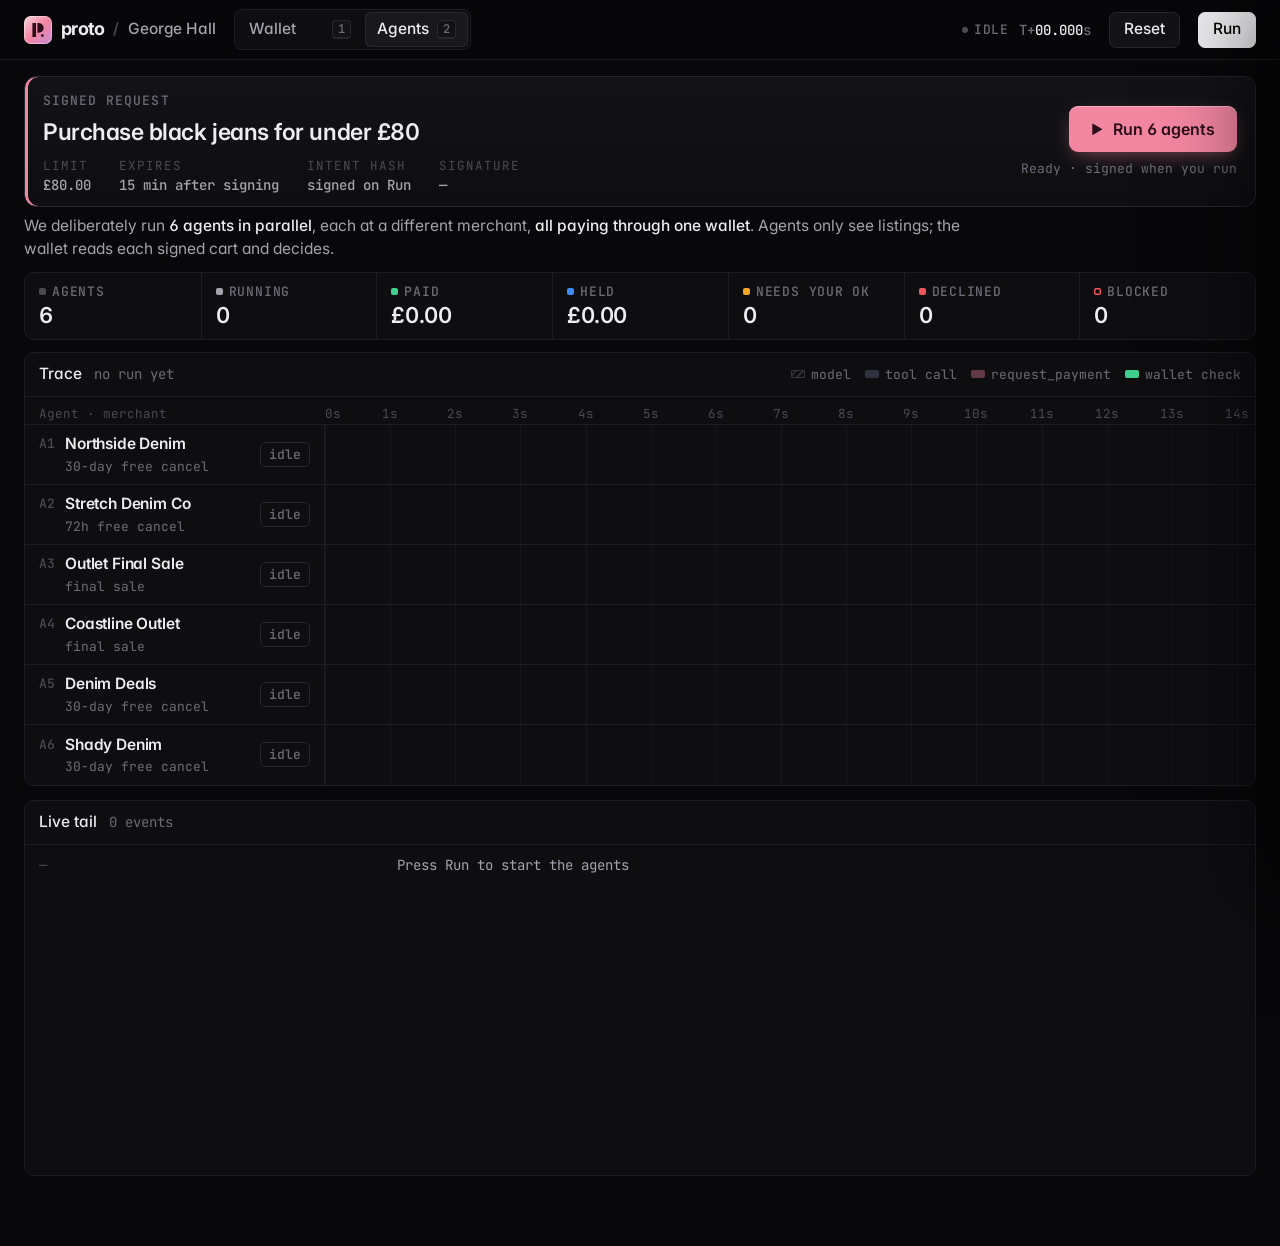
==== commit 90d70e12: "Fix QA issues on the wallet and agents pages Trace drawer resets scroll per agent; wallet check dura" ====
--- a/static/agents.html
+++ b/static/agents.html
@@ -6,6 +6,7 @@
 <title>proto · Agents</title>
 <link rel="preconnect" href="https://fonts.googleapis.com">
 <link href="https://fonts.googleapis.com/css2?family=Inter:wght@400;500;600;700;800&family=JetBrains+Mono:wght@400;500;600&display=swap" rel="stylesheet">
+<link rel="icon" type="image/svg+xml" href="/static/favicon.svg">
 <link rel="stylesheet" href="/static/app.css">
 </head>
 <body>
@@ -43,7 +44,7 @@
 <script>
 topbar("agents");
 const S = {run:null, audit:null, sel:0, trace:null, spans:null, spanSel:null, seenEv:-1, seenRows:null, unread:0, hashAgent:null, hashRun:null, starting:false};
-const DEFAULT_SHOPS = [["northside","Northside Denim","30-day free cancel"],["stretch","Stretch Denim Co","72h free cancel"],["outlet","Outlet Final Sale","final sale"],["coastline","Coastline Outlet","final sale"],["dealsdenim","Denim Deals","30-day free cancel"],["E","Shady Denim","30-day free cancel"]];
+const DEFAULT_SHOPS = [["northside","Northside Denim","30-day free cancel"],["stretch","Stretch Denim Co","72h free cancel"],["outlet","Outlet Final Sale","final sale"],["coastline","Coastline Outlet","final sale"],["dealsdenim","Denim Deals","30-day free cancel"],["shady","Shady Denim","30-day free cancel"]];
 
 const agents = () => S.run ? (S.run.agents || []) : DEFAULT_SHOPS.map(([shop, name, un]) => ({agent_id: null, shop, shop_name: name, undo_summary: un, status: "idle", events: []}));
 const isRunning = () => !!(S.run && (S.run.agents || []).some(a => a.status === "running"));
@@ -82,7 +83,7 @@
   const cell = (k, label, v, sub) => `<div class="stat"><div class="k"><i class="dot ${k}"></i>${label}</div><div class="v">${v}${sub ? `<small>${sub}</small>` : ""}</div></div>`;
   $("#stats").innerHTML = cell("", "Agents", agents().length, "1 wallet") + cell("run", "Running", running) +
     cell("pay", "Paid", gbp(sum(c("pay"))), c("pay").length + " charge") + cell("hold", "Held", gbp(sum(c("hold"))), c("hold").length + " hold") +
-    cell("ask", "Needs your OK", c("ask").length) + cell("decline", "Declined · Blocked", c("decline").length + " · " + c("block").length);
+    cell("ask", "Needs your OK", c("ask").length) + cell("decline", "Declined", c("decline").length) + cell("block", "Blocked", c("block").length);
 }
 
 /* spans for a lane: tool_call..tool_result pairs, model gaps between */
@@ -107,9 +108,10 @@
 }
 function lanePill(row) {
   const k = kind(row); if (k === "run") return `<span class="pill run">running</span>`;
-  const amt = amountOf(row); const txt = {pay: "paid " + gbp(amt), hold: "held " + gbp(amt), ask: "needs OK", decline: "declined", block: "blocked", done: "undone"}[k];
+  const amt = amountOf(row); const txt = {pay: "Paid " + gbp(amt), hold: "Held " + gbp(amt), ask: "Needs your OK", decline: "Declined", block: "Blocked", done: "Undone"}[k];
   return `<span class="pill ${k}">${txt}</span>`;
 }
+const SHORT_TOOL = {browse_catalogue: "browse", add_to_cart: "cart", request_payment: "pay"};
 function axisMs(now) {
   // headroom on the right so end-of-lane outcome labels never spill past the panel
   const W = Math.max(14000, Math.ceil((now * 1.18 + 500) / 2000) * 2000);
@@ -127,7 +129,7 @@
     const row = rowFor(a), dec = (a.events || []).find(e => e.type === "decision");
     let tr = gl;
     laneSpans(a, now).forEach(sp => {
-      tr += `<div class="span ${sp.kind} ${sp.open ? "open" : ""} ${sp.kind === "pay" && row && !sp.open ? "o-" + kind(row) : ""}" style="left:${x(sp.s)};width:${w(sp.s, sp.e)}">${sp.kind === "model" ? "" : esc(sp.name)}</div>`;
+      tr += `<div class="span ${sp.kind} ${sp.open ? "open" : ""} ${sp.kind === "pay" && row && !sp.open ? "o-" + kind(row) : ""}" style="left:${x(sp.s)};width:${w(sp.s, sp.e)}" title="${esc(sp.name)}${sp.res ? " · " + Math.round(sp.e - sp.s) + " ms" : ""}">${sp.kind === "model" ? "" : esc(SHORT_TOOL[sp.name] || sp.name)}</div>`;
       if (sp.kind === "pay") {
         const full = (row && row.trace) || [], total = traceTotal(full) || 1;
         const dur = Math.max((dec ? dec.t_ms : (sp.res ? sp.res.t_ms : now)) - sp.s, 1);
@@ -136,7 +138,7 @@
           const cls = c.ok === true ? "" : c.ok === false ? "bad" : /^skipped/i.test(c.detail || "") ? "skip" : "warn";
           sub += `<i class="chk ${cls}" style="left:${s0}%;width:calc(${Math.max(e0 - s0, 0)}% - 1px);min-width:3px" title="${esc(c.step + " · " + c.detail)}"></i>`; });
         const jev = full.find(c => /jev/i.test(c.step)), failed = full.find(c => c.ok === false);
-        const lab = row ? `wallet · <b>${traceTotal(full)} ms</b> · ${failed ? `<span class="bad-t">✕ ${esc(failed.step)}</span>` : jev ? esc(String(jev.detail || "").split(" · ")[0]) : ""}` : `wallet · checking…`;
+        const lab = row ? `wallet · <b>${traceTotal(full)} ms</b> · ${failed ? `<span class="bad-t">✕ ${esc(failed.step)}</span>` : jev ? esc(pctify(String(jev.detail || "").split(" · ")[0])) : ""}` : `wallet · checking…`;
         tr += `<div class="wsub" style="left:${x(sp.s)};width:${w(sp.s, sp.s + dur)}"><i class="conn"></i>${sub}<span class="wlab">${lab}</span></div>`;
       }
     });
@@ -144,7 +146,7 @@
       const pk = (a.agent_id || a.shop) + kind(row), fresh = !(S.popped = S.popped || new Set()).has(pk); S.popped.add(pk);
       if (t) tr += `<div class="end ${kind(row)} ${fresh ? "pop" : ""}" style="left:${x(t.t_ms)}">${endLabel(row)}</div>`; }
     const pill = a.status === "idle" ? `<span class="pill">idle</span>` : a.status === "error" && !row ? `<span class="pill decline">error</span>` : lanePill(row);
-    html += `<div class="lane ${S.sel === i ? "sel" : ""} ${row ? "k-" + kind(row) : ""}" data-i="${i}">
+    html += `<div class="lane ${S.run && S.sel === i ? "sel" : ""} ${row ? "k-" + kind(row) : ""}" data-i="${i}">
       <div class="who"><span class="ix">A${i + 1}</span><span class="nm">${esc(a.shop_name || a.shop)}</span><span class="st">${pill}</span><span class="un">${esc(a.undo_summary || "")}</span></div>
       <div class="track">${tr}</div></div>`;
   });
@@ -157,7 +159,7 @@
   if (e.type === "tool_call") return `<span class="dim">${esc(e.tool)}(</span>${esc(JSON.stringify(e.input ?? {}))}<span class="dim">)</span>`;
   if (e.type === "tool_result") return `<span class="dim">${esc(e.tool)} →</span> ${esc(JSON.stringify(e.output ?? e.text ?? "").slice(0, 90))}`;
   if (e.type === "cart") { const o = pl(e.data), it = (o.items || [])[0] || {}; return `signed cart · ${esc(it.kind)} · ${esc(it.colour)} · ${gbp(o.total_pence || it.price_pence)} · <span class="ok-t">sig ✓</span>`; }
-  if (e.type === "decision" && e.data) { const k = kind(e.data); const c = {pay: "ok-t", hold: "", ask: "warn-t", decline: "bad-t", block: "bad-t"}[k]; return `<span class="${c}">${(LABEL[k] || k).toLowerCase()}</span> · ${esc(e.data.rule)}`; }
+  if (e.type === "decision" && e.data) { const k = kind(e.data); const c = {pay: "ok-t", hold: "", ask: "warn-t", decline: "bad-t", block: "bad-t"}[k]; return `<span class="${c}">${LABEL[k] || k}</span> · ${esc(pctify(e.data.rule))}`; }
   if (e.type === "error") return `<span class="bad-t">${esc(e.text)}</span>`;
   return esc(e.text || "");
 }
@@ -183,9 +185,16 @@
 }
 function spanLabel(s) {
   const at = s.attrs || {};
+  if (s.kind === "jev" || /^jev$/i.test(s.name)) return JEV_LONG;
   if (s.kind === "llm") return `llm · ${at.model || s.name}`;
   if (s.kind === "http") return `${at.method || ""} ${String(at.url || s.name).replace(/^https?:\/\/[^/]+/, "")}`;
   return s.name;
+}
+/* the wallet's check spans for this agent (children of the wallet span) */
+function walletChecks(tree) {
+  if (!tree) return [];
+  const w = tree.find(x => x.s.kind === "wallet"); if (!w) return [];
+  return tree.filter(x => x.s.parent_id === w.s.span_id).map(x => x.s);
 }
 function waterfallFromSpans(tree) {
   const t0 = tree[0].s.start_ms, t1 = Math.max(...tree.map(x => x.s.end_ms ?? x.s.start_ms)), W = Math.max(t1 - t0, 1);
@@ -225,12 +234,15 @@
         <div class="io">${jbox("input", e.input ?? {})}${res ? jbox("output", res.output ?? res.text ?? null, "200") : a.status === "running" ? `<div class="json"><div class="jh"><span>output</span><span>pending</span></div><pre class="dim">…</pre></div>` : ""}</div>`; }
     if (e.type === "cart" && e.data) body = `<div class="hd"><b>signed cart</b><span class="dim">the wallet reads this, not the listing</span></div>${cartCard(e.data, (S.run || {}).request)}`;
     if (e.type === "decision" && e.data) { const r = rowFor(a) || e.data;
-      body = `${(r.trace || []).length ? `<div class="hd"><b>wallet checks</b><span class="dim">${traceTotal(r.trace)} ms in wallet</span></div>${checkRows(r.trace)}<div class="hd" style="margin-top:14px"><b>decision</b></div>` : `<div class="hd"><b>decision</b></div>`}${verdict(r, r.facts_used)}`; }
+      body = `${(r.trace || []).length ? `<div class="hd"><b>wallet checks</b><span class="dim">${traceTotal(r.trace)} ms in wallet</span></div>${checkRows(r.trace, {spans: walletChecks(tree), jevLong: !tree})}<div class="hd" style="margin-top:14px"><b>decision</b></div>` : `<div class="hd"><b>decision</b></div>`}${verdict(r, r.facts_used)}`; }
     if (e.type === "error") body = `<div class="hd"><b class="bad-t">error</b></div><div class="quote bad-t">${esc(e.text)}</div>`;
     if (!body) return "";
     return `<div class="ev ev-${e.type}"><div class="tm">${((e.t_ms || 0) / 1000).toFixed(3)}s</div><div class="rail"><i></i></div><div class="bd">${body}</div></div>`;
   }).join("");
-  const sc = d.querySelector(".db") ? d.querySelector(".db").scrollTop : 0;
+  // keep scroll only when re-rendering the same agent (poll); a different agent starts at the top
+  const same = d.dataset.agent === String(S.trace);
+  const sc = same && d.querySelector(".db") ? d.querySelector(".db").scrollTop : 0;
+  d.dataset.agent = String(S.trace);
   d.innerHTML = `<div class="dh" ${row ? `data-k="${kind(row)}"` : ""}><span class="kbd" style="font-size:13px">A${S.trace + 1}</span><h3>${esc(a.shop_name || a.shop)}</h3>${evs0.length ? (a.status === "error" && !row ? `<span class="pill decline">error</span>` : lanePill(row)) : ""}<span class="dim">${esc(a.agent_id || "")} · ${esc(a.undo_summary || "")}</span><span class="spacer"></span>${row ? `<a class="btn ghost" href="/#row=${encodeURIComponent(row.id)}">Wallet row →</a>` : ""}<span class="dim">J/K</span><button class="btn ghost" data-close>Close <span class="kbd">Esc</span></button></div>
     <div class="db">
       ${wf ? `<div class="sec"><h4><span>Span waterfall${tree ? "" : " · from events"}</span><span>${tree ? `${tree.length} spans · trace ${esc(short((S.spans || {}).trace_id, 8, 4))}` : `${(endMs / 1000).toFixed(2)}s · ${evs0.length} events`}</span></h4><div class="wf">${wf}</div>${spanDetail}${tree ? `<div class="dim" style="font:13px var(--mono);margin-top:8px">click a span for its attributes</div>` : ""}</div>` : ""}
@@ -243,7 +255,7 @@
   try { S.spans = await api(`/api/run/${encodeURIComponent(S.run.run_id)}/trace`); } catch (e) { S.spans = null; }
 }
 async function openTrace(i) { S.sel = i; S.trace = i; S.spanSel = null; renderTrace(); $("#drawer").classList.add("on"); $("#scrim").classList.add("on"); renderGantt(); await loadSpans(); renderTrace(); }
-function closeDrawer() { S.trace = null; $("#drawer").classList.remove("on"); $("#scrim").classList.remove("on"); }
+function closeDrawer() { S.trace = null; $("#drawer").dataset.agent = ""; $("#drawer").classList.remove("on"); $("#scrim").classList.remove("on"); }
 
 /* ---------------- polling ---------------- */
 function render() { renderIntent(); renderRunBtn(); renderStats(); renderGantt(); renderLog(); if (S.trace != null) renderTrace();
--- a/static/app.css
+++ b/static/app.css
@@ -536,3 +536,37 @@
 .wf{grid-template-columns:350px minmax(0,1fr) 84px}
 .sub{max-width:980px} .end{animation:none} .end.pop{animation:pop .35s cubic-bezier(.2,1.4,.4,1)}
 .sheet .cols{grid-template-columns:minmax(0,1fr) minmax(0,1.15fr)} .sheet .cr{grid-template-columns:22px 150px minmax(0,1fr) 60px;gap:8px} .sheet .cmp{gap:14px}
+/* ---------- QA pass ---------- */
+.span{text-overflow:ellipsis}
+.lane{min-height:64px}
+.who{padding:8px 14px}
+.span{top:9px;height:22px;line-height:22px}
+.end{top:9px;height:22px}
+.wsub{top:35px}
+.wlab{top:12px}
+.reqcard{padding:12px 18px;margin-bottom:8px}
+.rq-text{margin:4px 0 8px;font-size:23px}
+.wrap{padding-top:16px}
+.sub{margin-bottom:12px !important}
+.stats{grid-template-columns:repeat(7,1fr);margin-bottom:12px}
+.stat{padding:10px 14px} .stat .v{font-size:22px;margin-top:2px}
+.ph{height:44px}
+.seg .badge{display:inline-block;visibility:hidden;min-width:20px;text-align:center}
+.seg .badge.show{visibility:visible}
+.cursor b{top:auto;bottom:-1px}
+.card .sm{color:#3a1424;font-weight:600}
+.graph{min-height:0;flex-direction:column;align-items:stretch;padding:8px 0 0}
+.graph svg{max-height:640px}
+.ghint{position:static;padding:4px 14px 12px}
+.graph .e.hot:not(.rel){stroke:#fff;opacity:1}
+.graph .e.dimmed:not(.hot){opacity:.6}
+.sigline{display:flex;gap:8px;align-items:center;margin-top:8px;background:#0a0a0c;border:1px solid var(--line);border-radius:6px;padding:6px 6px 6px 10px;font:13px var(--mono);color:var(--tx-3);min-width:0}
+.sigline .h{flex:1;min-width:0;white-space:nowrap;overflow:hidden;text-overflow:ellipsis}
+.sigline .copy{font:500 12.5px var(--mono);color:#FFC9D7;border:1px solid var(--line-2);border-radius:5px;padding:2px 8px;flex:none}
+.sigline .copy:hover{color:#fff}
+@media (max-width:1100px){ .stats{grid-template-columns:repeat(4,1fr)} }
+.stat .v{white-space:nowrap;overflow:hidden;text-overflow:ellipsis}
+.lane{min-height:60px} .who{padding:6px 14px}
+.span,.end{top:8px} .wsub{top:32px} .wlab{top:11px;line-height:1.2}
+@media (max-width:1380px){ .stat .v small{display:none} }
+.memgrid{align-items:start} .graph .hub text{font-size:14px} .graph .hub .s{font-size:12.5px}
